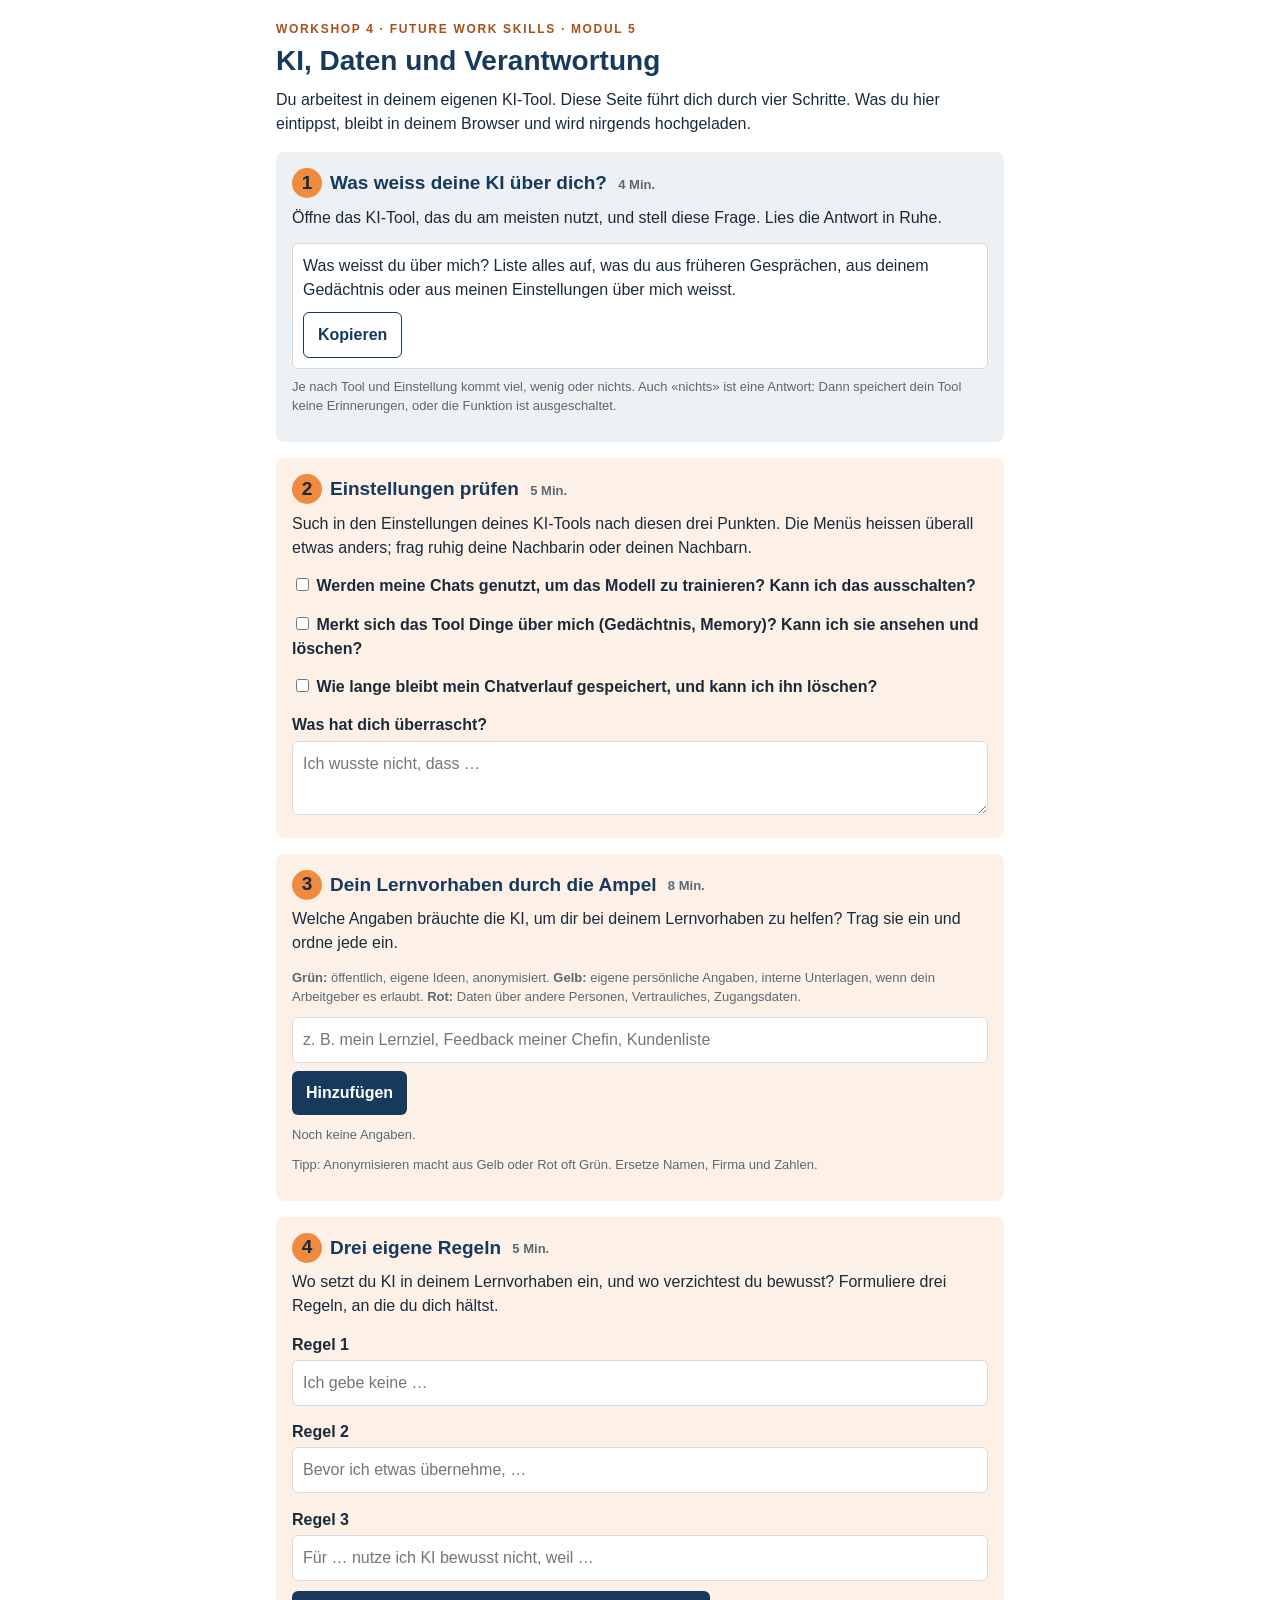
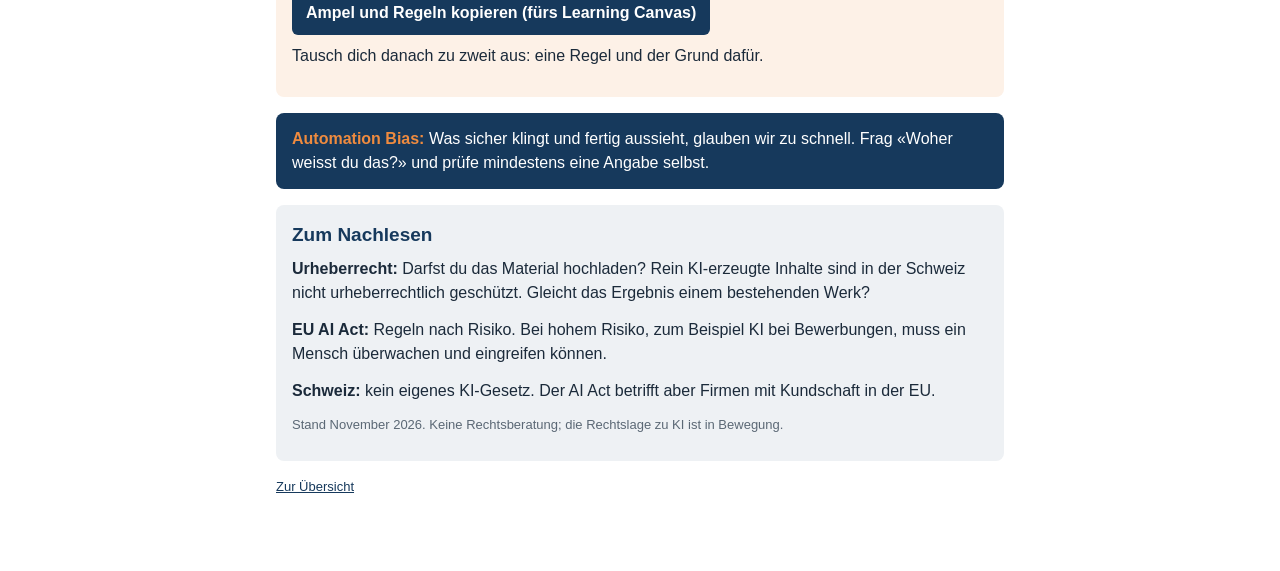
==== docs/ampel.html @ a2d56c80 "Ampel-Seite: überflüssigen Warnhinweis entfernt" ====
<!doctype html>
<html lang="de-CH">
<head>
<meta charset="utf-8">
<meta name="viewport" content="width=device-width, initial-scale=1">
<title>Workshop 4: KI, Daten und Verantwortung</title>
<link rel="stylesheet" href="stil.css">
</head>
<body>
<main>
<div class="kopf">Workshop 4 · Future Work Skills · Modul 5</div>
<h1>KI, Daten und Verantwortung</h1>
<p>Du arbeitest in deinem eigenen KI-Tool. Diese Seite führt dich durch vier Schritte. Was du hier eintippst, bleibt in deinem Browser und wird nirgends hochgeladen.</p>

<section class="schritt grau">
  <h2><span class="nr">1</span>Was weiss deine KI über dich? <span class="zeit">4 Min.</span></h2>
  <p>Öffne das KI-Tool, das du am meisten nutzt, und stell diese Frage. Lies die Antwort in Ruhe.</p>
  <div class="frage"><span id="q1">Was weisst du über mich? Liste alles auf, was du aus früheren Gesprächen, aus deinem Gedächtnis oder aus meinen Einstellungen über mich weisst.</span><button class="hell" data-copy="q1">Kopieren</button></div>
  <p class="klein">Je nach Tool und Einstellung kommt viel, wenig oder nichts. Auch «nichts» ist eine Antwort: Dann speichert dein Tool keine Erinnerungen, oder die Funktion ist ausgeschaltet.</p>
</section>

<section class="schritt">
  <h2><span class="nr">2</span>Einstellungen prüfen <span class="zeit">5 Min.</span></h2>
  <p>Such in den Einstellungen deines KI-Tools nach diesen drei Punkten. Die Menüs heissen überall etwas anders; frag ruhig deine Nachbarin oder deinen Nachbarn.</p>
  <ul class="pruef">
    <li><label><input type="checkbox" data-k="c1"> Werden meine Chats genutzt, um das Modell zu trainieren? Kann ich das ausschalten?</label></li>
    <li><label><input type="checkbox" data-k="c2"> Merkt sich das Tool Dinge über mich (Gedächtnis, Memory)? Kann ich sie ansehen und löschen?</label></li>
    <li><label><input type="checkbox" data-k="c3"> Wie lange bleibt mein Chatverlauf gespeichert, und kann ich ihn löschen?</label></li>
  </ul>
  <label for="fund">Was hat dich überrascht?</label>
  <textarea id="fund" placeholder="Ich wusste nicht, dass …"></textarea>
</section>

<section class="schritt">
  <h2><span class="nr">3</span>Dein Lernvorhaben durch die Ampel <span class="zeit">8 Min.</span></h2>
  <p>Welche Angaben bräuchte die KI, um dir bei deinem Lernvorhaben zu helfen? Trag sie ein und ordne jede ein.</p>
  <p class="klein"><b>Grün:</b> öffentlich, eigene Ideen, anonymisiert. <b>Gelb:</b> eigene persönliche Angaben, interne Unterlagen, wenn dein Arbeitgeber es erlaubt. <b>Rot:</b> Daten über andere Personen, Vertrauliches, Zugangsdaten.</p>
  <div class="zeile">
    <input type="text" id="neu" placeholder="z. B. mein Lernziel, Feedback meiner Chefin, Kundenliste" aria-label="Neue Angabe">
    <button id="dazu">Hinzufügen</button>
  </div>
  <div id="liste" aria-live="polite"></div>
  <p class="klein" id="zaehler"></p>
  <p class="klein">Tipp: Anonymisieren macht aus Gelb oder Rot oft Grün. Ersetze Namen, Firma und Zahlen.</p>
</section>

<section class="schritt">
  <h2><span class="nr">4</span>Drei eigene Regeln <span class="zeit">5 Min.</span></h2>
  <p>Wo setzt du KI in deinem Lernvorhaben ein, und wo verzichtest du bewusst? Formuliere drei Regeln, an die du dich hältst.</p>
  <label for="r1">Regel 1</label><input type="text" id="r1" placeholder="Ich gebe keine …">
  <label for="r2">Regel 2</label><input type="text" id="r2" placeholder="Bevor ich etwas übernehme, …">
  <label for="r3">Regel 3</label><input type="text" id="r3" placeholder="Für … nutze ich KI bewusst nicht, weil …">
  <div class="zeile"><button id="alles">Ampel und Regeln kopieren (fürs Learning Canvas)</button></div>
  <p>Tausch dich danach zu zweit aus: eine Regel und der Grund dafür.</p>
</section>

<div class="balken"><b>Automation Bias:</b> Was sicher klingt und fertig aussieht, glauben wir zu schnell. Frag «Woher weisst du das?» und prüfe mindestens eine Angabe selbst.</div>

<section class="schritt grau">
  <h2>Zum Nachlesen</h2>
  <p><b>Urheberrecht:</b> Darfst du das Material hochladen? Rein KI-erzeugte Inhalte sind in der Schweiz nicht urheberrechtlich geschützt. Gleicht das Ergebnis einem bestehenden Werk?</p>
  <p><b>EU AI Act:</b> Regeln nach Risiko. Bei hohem Risiko, zum Beispiel KI bei Bewerbungen, muss ein Mensch überwachen und eingreifen können.</p>
  <p><b>Schweiz:</b> kein eigenes KI-Gesetz. Der AI Act betrifft aber Firmen mit Kundschaft in der EU.</p>
  <p class="klein">Stand November 2026. Keine Rechtsberatung; die Rechtslage zu KI ist in Bewegung.</p>
</section>

<p class="klein"><a href="index.html">Zur Übersicht</a></p>
</main>

<script>
const $ = id => document.getElementById(id);
const farben = { gruen: "Grün", gelb: "Gelb", rot: "Rot" };
let stand = { items: [], fund: "", r1: "", r2: "", r3: "", c1: false, c2: false, c3: false };
try { stand = Object.assign(stand, JSON.parse(localStorage.getItem("ws4") || "{}")); } catch (e) {}
function sichern() { try { localStorage.setItem("ws4", JSON.stringify(stand)); } catch (e) {} }

function zeichnen() {
  const liste = $("liste"); liste.textContent = "";
  stand.items.forEach((it, i) => {
    const div = document.createElement("div"); div.className = "eintrag ampel " + (it.farbe || "");
    const span = document.createElement("span"); span.textContent = it.text; div.appendChild(span);
    for (const f in farben) {
      const b = document.createElement("button"); b.type = "button"; b.textContent = farben[f];
      b.className = it.farbe === f ? "" : "hell"; b.setAttribute("aria-pressed", it.farbe === f ? "true" : "false");
      b.addEventListener("click", () => { stand.items[i].farbe = f; sichern(); zeichnen(); });
      div.appendChild(b);
    }
    const weg = document.createElement("button"); weg.type = "button"; weg.className = "hell"; weg.textContent = "Entfernen";
    weg.setAttribute("aria-label", "Entfernen: " + it.text);
    weg.addEventListener("click", () => { stand.items.splice(i, 1); sichern(); zeichnen(); });
    div.appendChild(weg);
    liste.appendChild(div);
  });
  const n = f => stand.items.filter(it => it.farbe === f).length;
  $("zaehler").textContent = stand.items.length
    ? "Grün: " + n("gruen") + " · Gelb: " + n("gelb") + " · Rot: " + n("rot") + " · noch offen: " + stand.items.filter(it => !it.farbe).length
    : "Noch keine Angaben.";
}
function dazu() {
  const t = $("neu").value.trim(); if (!t) return;
  stand.items.push({ text: t, farbe: "" }); $("neu").value = ""; sichern(); zeichnen(); $("neu").focus();
}
$("dazu").addEventListener("click", dazu);
$("neu").addEventListener("keydown", e => { if (e.key === "Enter") { e.preventDefault(); dazu(); } });
for (const k of ["fund", "r1", "r2", "r3"]) { $(k).value = stand[k] || ""; $(k).addEventListener("input", () => { stand[k] = $(k).value; sichern(); }); }
document.querySelectorAll("input[type=checkbox][data-k]").forEach(c => {
  c.checked = !!stand[c.dataset.k];
  c.addEventListener("change", () => { stand[c.dataset.k] = c.checked; sichern(); });
});
async function kopieren(text, knopf) {
  let ok = true;
  try { await navigator.clipboard.writeText(text); }
  catch (e) {
    const ta = document.createElement("textarea"); ta.value = text; document.body.appendChild(ta); ta.select();
    try { ok = document.execCommand("copy"); } catch (e2) { ok = false; }
    ta.remove();
  }
  const alt = knopf.textContent;
  knopf.textContent = ok ? "Kopiert" : "Bitte von Hand markieren";
  setTimeout(() => { knopf.textContent = alt; }, 1600);
}
document.querySelectorAll("[data-copy]").forEach(b => b.addEventListener("click", () => kopieren($(b.dataset.copy).textContent, b)));
$("alles").addEventListener("click", e => {
  const zeilen = ["Meine Ampel"];
  for (const f in farben) {
    const xs = stand.items.filter(it => it.farbe === f).map(it => it.text);
    zeilen.push(farben[f] + ": " + (xs.length ? xs.join("; ") : "–"));
  }
  zeilen.push("", "Meine drei Regeln", "1. " + (stand.r1 || "–"), "2. " + (stand.r2 || "–"), "3. " + (stand.r3 || "–"));
  if (stand.fund) zeilen.push("", "Was mich überrascht hat: " + stand.fund);
  kopieren(zeilen.join("\n"), e.currentTarget);
});
zeichnen();
</script>
</body>
</html>
---- docs/stil.css ----
:root { --navy:#16395C; --orange:#EF8B3F; --peach:#FDF1E7; --grey:#EEF1F4; --ink:#1B2A3A; --muted:#5B6875; --bg:#ffffff; --line:#d5dbe2; --ok:#2e7d5b; }
* { box-sizing: border-box; }
body { margin:0; background:var(--bg); color:var(--ink); font:16px/1.5 Poppins, "Helvetica Neue", Arial, sans-serif; }
main { max-width: 760px; margin: 0 auto; padding: 20px 16px 64px; }
.kopf { font-size:12px; font-weight:700; letter-spacing:.14em; color:#A8501A; text-transform:uppercase; }
h1 { color:var(--navy); font-size:28px; line-height:1.2; margin:.2em 0 .4em; }
h2 { color:var(--navy); font-size:19px; margin:0 0 .4em; }
p { margin:.4em 0 .8em; }
.schritt { background:var(--peach); border-radius:8px; padding:16px; margin:16px 0; }
.schritt.grau { background:var(--grey); }
.nr { display:inline-flex; width:30px; height:30px; border-radius:50%; background:var(--orange); color:var(--ink); font-weight:700; align-items:center; justify-content:center; margin-right:8px; }
.zeit { color:var(--muted); font-size:13px; font-weight:600; margin-left:6px; }
label { display:block; font-weight:600; margin:.9em 0 .2em; }
.hilfe { color:var(--muted); font-size:13px; margin:0 0 .3em; }
textarea, input[type=text] { width:100%; font:inherit; padding:10px; border:1px solid var(--line); border-radius:6px; background:#fff; color:var(--ink); }
textarea { min-height:74px; resize:vertical; }
button { font:inherit; font-weight:600; border:0; border-radius:6px; padding:10px 14px; background:var(--navy); color:#fff; cursor:pointer; }
button.hell { background:#fff; color:var(--navy); border:1px solid var(--navy); }
button:focus-visible, textarea:focus-visible, input:focus-visible { outline:3px solid var(--orange); outline-offset:2px; }
.zeile { display:flex; gap:8px; flex-wrap:wrap; align-items:center; margin:.6em 0; }
pre { background:var(--navy); color:#fff; padding:14px; border-radius:6px; white-space:pre-wrap; word-break:break-word; font:13px/1.5 ui-monospace, Menlo, Consolas, monospace; margin:.6em 0; }
.frage { background:#fff; border:1px solid var(--line); border-radius:6px; padding:10px; margin:.5em 0; display:flex; gap:10px; justify-content:space-between; align-items:center; flex-wrap:wrap; }
.balken { background:var(--navy); color:#fff; border-radius:8px; padding:14px 16px; margin:16px 0; }
.balken b { color:var(--orange); }
.ok { color:var(--ok); font-weight:600; font-size:14px; min-height:1.4em; }
ul.pruef { list-style:none; padding:0; margin:.4em 0; }
ul.pruef li { margin:.35em 0; }
.klein { font-size:13px; color:var(--muted); }
a { color:var(--navy); }
.ampel button { padding:6px 10px; font-size:14px; }
.gruen { background:#dff1e7; } .gelb { background:#fbefc9; } .rot { background:#f6d9d6; }
.eintrag { border-radius:6px; padding:8px 10px; margin:.4em 0; display:flex; justify-content:space-between; gap:8px; align-items:center; flex-wrap:wrap; background:#fff; border:1px solid var(--line); }
.eintrag.gruen { background:#dff1e7; } .eintrag.gelb { background:#fbefc9; } .eintrag.rot { background:#f6d9d6; }
.eintrag span { flex:1 1 180px; }
@media (max-width:520px) { h1 { font-size:23px; } button { width:100%; } .ampel button, .eintrag button { width:auto; } }
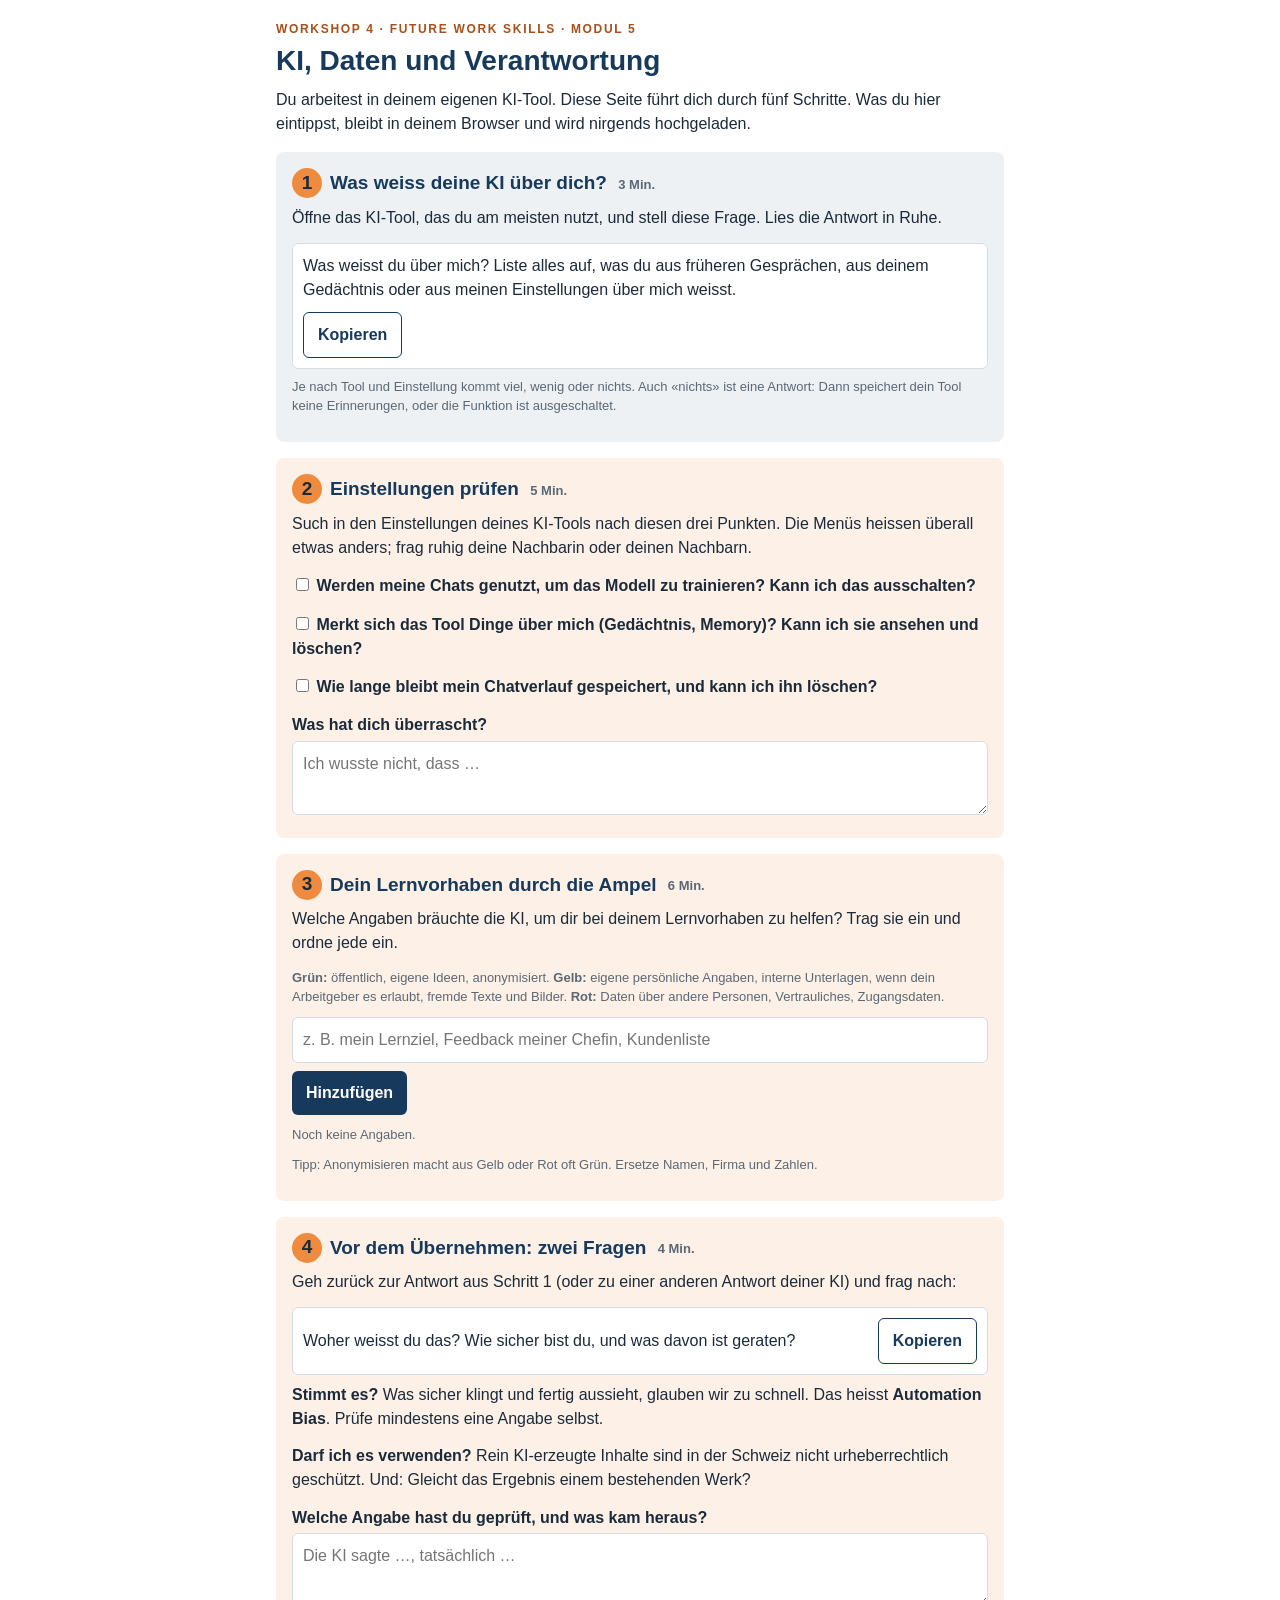
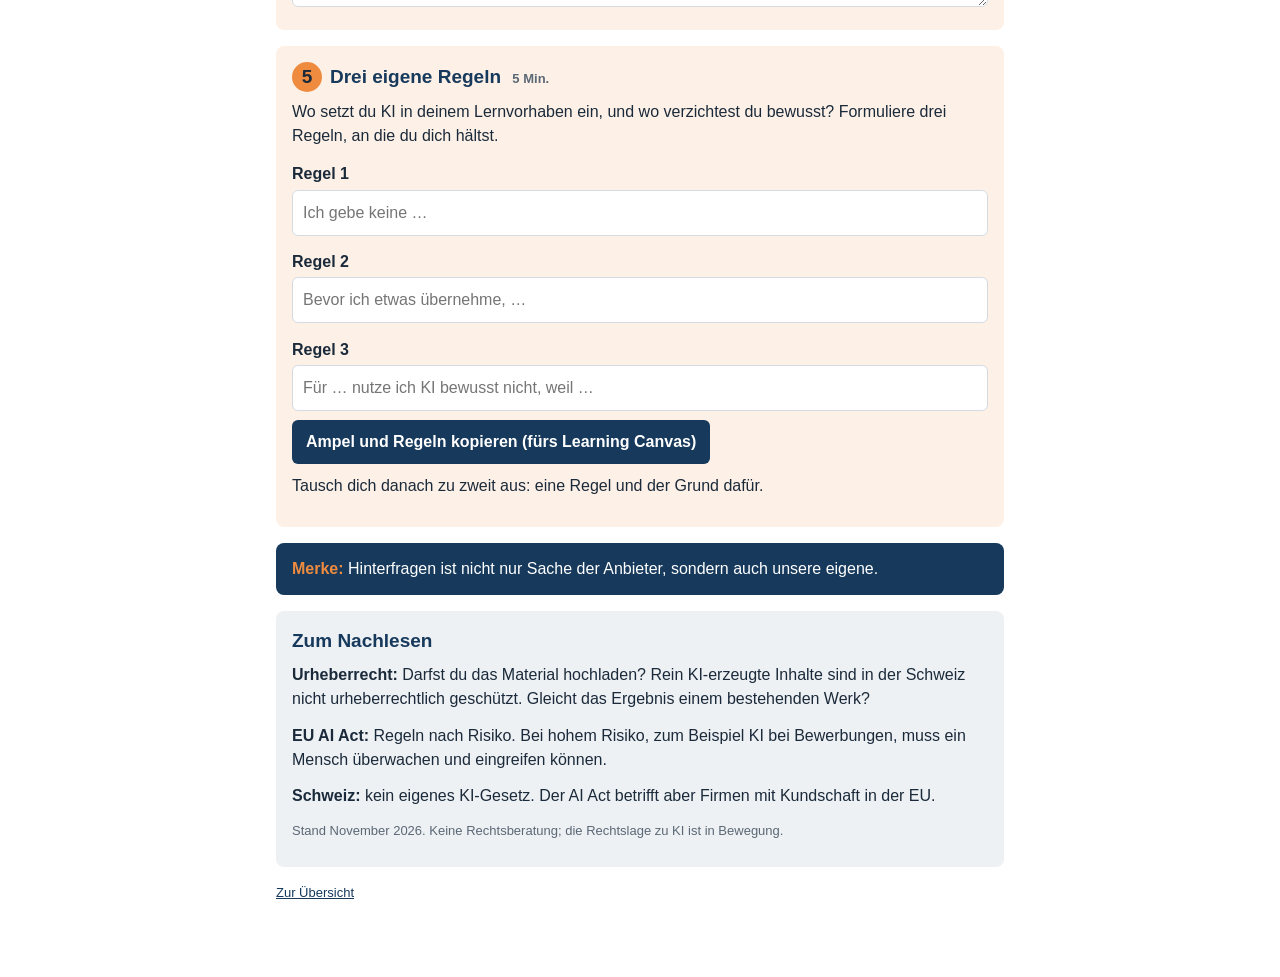
==== commit 7700a175: "Workshop 2 ohne Tauschen, Workshop 4 mit Prüf-Schritt (Automation Bias, Urheberrecht)" ====
--- a/docs/ampel.html
+++ b/docs/ampel.html
@@ -10,10 +10,10 @@
 <main>
 <div class="kopf">Workshop 4 · Future Work Skills · Modul 5</div>
 <h1>KI, Daten und Verantwortung</h1>
-<p>Du arbeitest in deinem eigenen KI-Tool. Diese Seite führt dich durch vier Schritte. Was du hier eintippst, bleibt in deinem Browser und wird nirgends hochgeladen.</p>
+<p>Du arbeitest in deinem eigenen KI-Tool. Diese Seite führt dich durch fünf Schritte. Was du hier eintippst, bleibt in deinem Browser und wird nirgends hochgeladen.</p>
 
 <section class="schritt grau">
-  <h2><span class="nr">1</span>Was weiss deine KI über dich? <span class="zeit">4 Min.</span></h2>
+  <h2><span class="nr">1</span>Was weiss deine KI über dich? <span class="zeit">3 Min.</span></h2>
   <p>Öffne das KI-Tool, das du am meisten nutzt, und stell diese Frage. Lies die Antwort in Ruhe.</p>
   <div class="frage"><span id="q1">Was weisst du über mich? Liste alles auf, was du aus früheren Gesprächen, aus deinem Gedächtnis oder aus meinen Einstellungen über mich weisst.</span><button class="hell" data-copy="q1">Kopieren</button></div>
   <p class="klein">Je nach Tool und Einstellung kommt viel, wenig oder nichts. Auch «nichts» ist eine Antwort: Dann speichert dein Tool keine Erinnerungen, oder die Funktion ist ausgeschaltet.</p>
@@ -32,9 +32,9 @@
 </section>
 
 <section class="schritt">
-  <h2><span class="nr">3</span>Dein Lernvorhaben durch die Ampel <span class="zeit">8 Min.</span></h2>
+  <h2><span class="nr">3</span>Dein Lernvorhaben durch die Ampel <span class="zeit">6 Min.</span></h2>
   <p>Welche Angaben bräuchte die KI, um dir bei deinem Lernvorhaben zu helfen? Trag sie ein und ordne jede ein.</p>
-  <p class="klein"><b>Grün:</b> öffentlich, eigene Ideen, anonymisiert. <b>Gelb:</b> eigene persönliche Angaben, interne Unterlagen, wenn dein Arbeitgeber es erlaubt. <b>Rot:</b> Daten über andere Personen, Vertrauliches, Zugangsdaten.</p>
+  <p class="klein"><b>Grün:</b> öffentlich, eigene Ideen, anonymisiert. <b>Gelb:</b> eigene persönliche Angaben, interne Unterlagen, wenn dein Arbeitgeber es erlaubt, fremde Texte und Bilder. <b>Rot:</b> Daten über andere Personen, Vertrauliches, Zugangsdaten.</p>
   <div class="zeile">
     <input type="text" id="neu" placeholder="z. B. mein Lernziel, Feedback meiner Chefin, Kundenliste" aria-label="Neue Angabe">
     <button id="dazu">Hinzufügen</button>
@@ -45,7 +45,17 @@
 </section>
 
 <section class="schritt">
-  <h2><span class="nr">4</span>Drei eigene Regeln <span class="zeit">5 Min.</span></h2>
+  <h2><span class="nr">4</span>Vor dem Übernehmen: zwei Fragen <span class="zeit">4 Min.</span></h2>
+  <p>Geh zurück zur Antwort aus Schritt 1 (oder zu einer anderen Antwort deiner KI) und frag nach:</p>
+  <div class="frage"><span id="q2">Woher weisst du das? Wie sicher bist du, und was davon ist geraten?</span><button class="hell" data-copy="q2">Kopieren</button></div>
+  <p><b>Stimmt es?</b> Was sicher klingt und fertig aussieht, glauben wir zu schnell. Das heisst <b>Automation Bias</b>. Prüfe mindestens eine Angabe selbst.</p>
+  <p><b>Darf ich es verwenden?</b> Rein KI-erzeugte Inhalte sind in der Schweiz nicht urheberrechtlich geschützt. Und: Gleicht das Ergebnis einem bestehenden Werk?</p>
+  <label for="pruef">Welche Angabe hast du geprüft, und was kam heraus?</label>
+  <textarea id="pruef" placeholder="Die KI sagte …, tatsächlich …"></textarea>
+</section>
+
+<section class="schritt">
+  <h2><span class="nr">5</span>Drei eigene Regeln <span class="zeit">5 Min.</span></h2>
   <p>Wo setzt du KI in deinem Lernvorhaben ein, und wo verzichtest du bewusst? Formuliere drei Regeln, an die du dich hältst.</p>
   <label for="r1">Regel 1</label><input type="text" id="r1" placeholder="Ich gebe keine …">
   <label for="r2">Regel 2</label><input type="text" id="r2" placeholder="Bevor ich etwas übernehme, …">
@@ -54,7 +64,7 @@
   <p>Tausch dich danach zu zweit aus: eine Regel und der Grund dafür.</p>
 </section>
 
-<div class="balken"><b>Automation Bias:</b> Was sicher klingt und fertig aussieht, glauben wir zu schnell. Frag «Woher weisst du das?» und prüfe mindestens eine Angabe selbst.</div>
+<div class="balken"><b>Merke:</b> Hinterfragen ist nicht nur Sache der Anbieter, sondern auch unsere eigene.</div>
 
 <section class="schritt grau">
   <h2>Zum Nachlesen</h2>
@@ -70,7 +80,7 @@
 <script>
 const $ = id => document.getElementById(id);
 const farben = { gruen: "Grün", gelb: "Gelb", rot: "Rot" };
-let stand = { items: [], fund: "", r1: "", r2: "", r3: "", c1: false, c2: false, c3: false };
+let stand = { items: [], fund: "", pruef: "", r1: "", r2: "", r3: "", c1: false, c2: false, c3: false };
 try { stand = Object.assign(stand, JSON.parse(localStorage.getItem("ws4") || "{}")); } catch (e) {}
 function sichern() { try { localStorage.setItem("ws4", JSON.stringify(stand)); } catch (e) {} }
 
@@ -102,7 +112,7 @@
 }
 $("dazu").addEventListener("click", dazu);
 $("neu").addEventListener("keydown", e => { if (e.key === "Enter") { e.preventDefault(); dazu(); } });
-for (const k of ["fund", "r1", "r2", "r3"]) { $(k).value = stand[k] || ""; $(k).addEventListener("input", () => { stand[k] = $(k).value; sichern(); }); }
+for (const k of ["fund", "pruef", "r1", "r2", "r3"]) { $(k).value = stand[k] || ""; $(k).addEventListener("input", () => { stand[k] = $(k).value; sichern(); }); }
 document.querySelectorAll("input[type=checkbox][data-k]").forEach(c => {
   c.checked = !!stand[c.dataset.k];
   c.addEventListener("change", () => { stand[c.dataset.k] = c.checked; sichern(); });
@@ -128,6 +138,7 @@
   }
   zeilen.push("", "Meine drei Regeln", "1. " + (stand.r1 || "–"), "2. " + (stand.r2 || "–"), "3. " + (stand.r3 || "–"));
   if (stand.fund) zeilen.push("", "Was mich überrascht hat: " + stand.fund);
+  if (stand.pruef) zeilen.push("", "Was ich nachgeprüft habe: " + stand.pruef);
   kopieren(zeilen.join("\n"), e.currentTarget);
 });
 zeichnen();
--- a/docs/stil.css
+++ b/docs/stil.css
@@ -32,4 +32,4 @@
 .eintrag { border-radius:6px; padding:8px 10px; margin:.4em 0; display:flex; justify-content:space-between; gap:8px; align-items:center; flex-wrap:wrap; background:#fff; border:1px solid var(--line); }
 .eintrag.gruen { background:#dff1e7; } .eintrag.gelb { background:#fbefc9; } .eintrag.rot { background:#f6d9d6; }
 .eintrag span { flex:1 1 180px; }
-@media (max-width:520px) { h1 { font-size:23px; } button { width:100%; } .ampel button, .eintrag button { width:auto; } }
+@media (max-width:520px) { h1 { font-size:23px; } button { width:100%; } .ampel button, .eintrag button { width:auto; flex:1 1 auto; } .eintrag span { flex:1 1 100%; } }
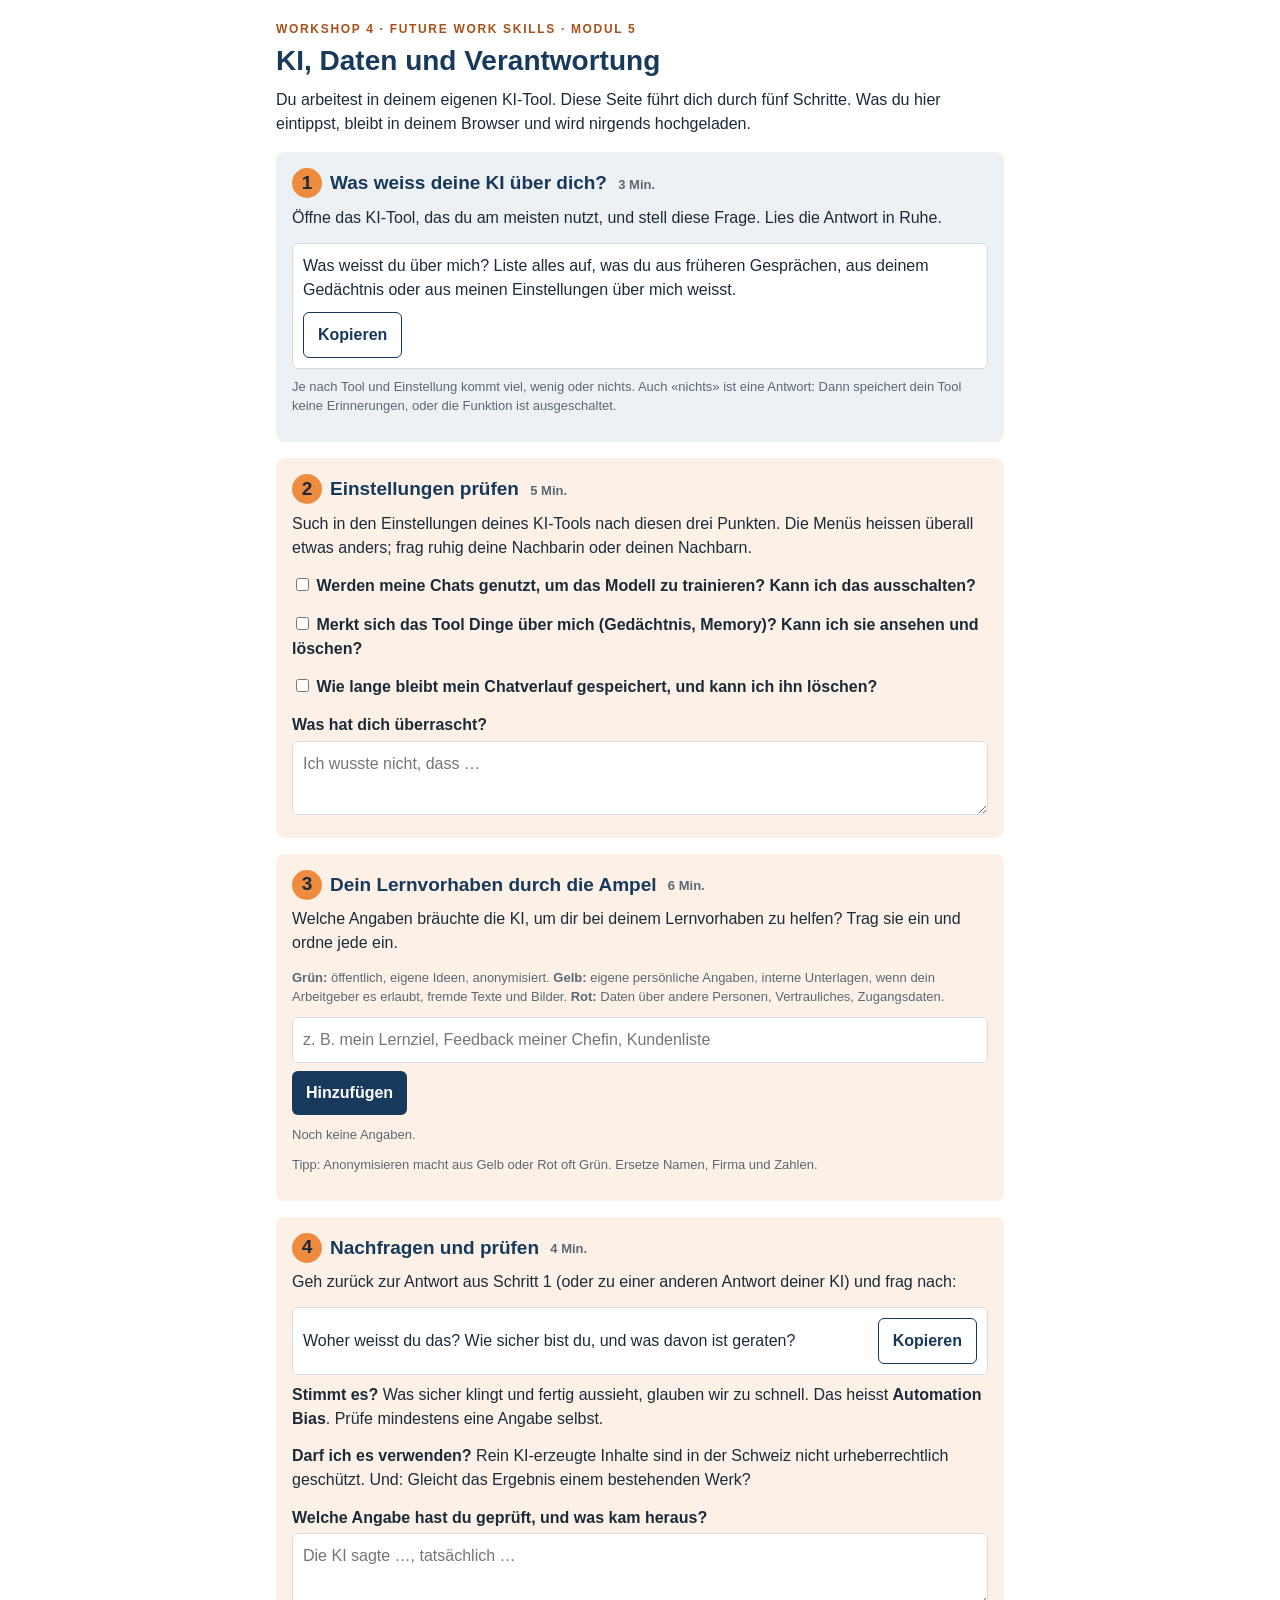
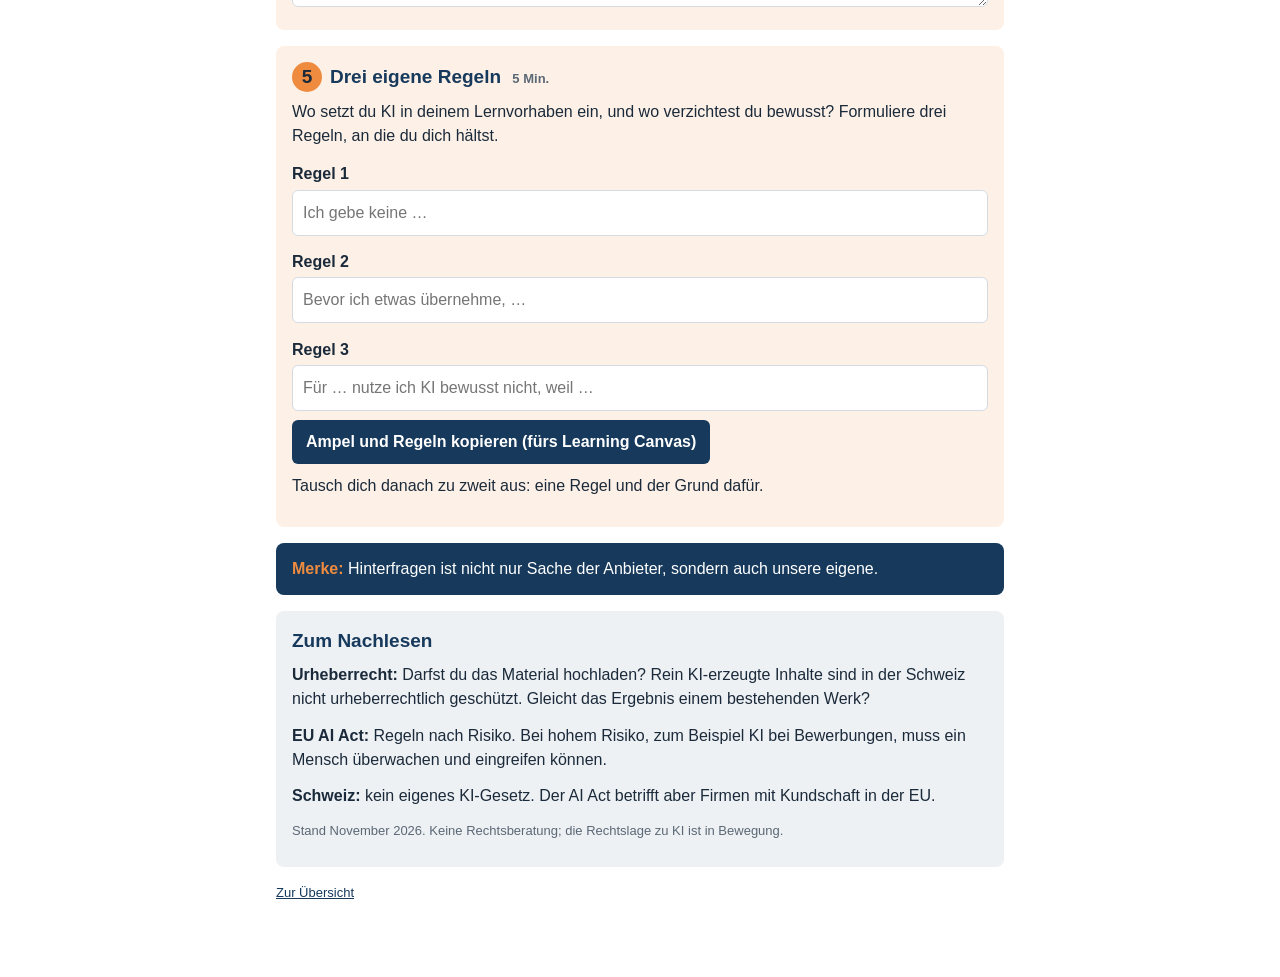
==== commit 5d41cdf8: "Workshop 4: Schritt 4 kürzer betitelt" ====
--- a/docs/ampel.html
+++ b/docs/ampel.html
@@ -45,7 +45,7 @@
 </section>
 
 <section class="schritt">
-  <h2><span class="nr">4</span>Vor dem Übernehmen: zwei Fragen <span class="zeit">4 Min.</span></h2>
+  <h2><span class="nr">4</span>Nachfragen und prüfen <span class="zeit">4 Min.</span></h2>
   <p>Geh zurück zur Antwort aus Schritt 1 (oder zu einer anderen Antwort deiner KI) und frag nach:</p>
   <div class="frage"><span id="q2">Woher weisst du das? Wie sicher bist du, und was davon ist geraten?</span><button class="hell" data-copy="q2">Kopieren</button></div>
   <p><b>Stimmt es?</b> Was sicher klingt und fertig aussieht, glauben wir zu schnell. Das heisst <b>Automation Bias</b>. Prüfe mindestens eine Angabe selbst.</p>
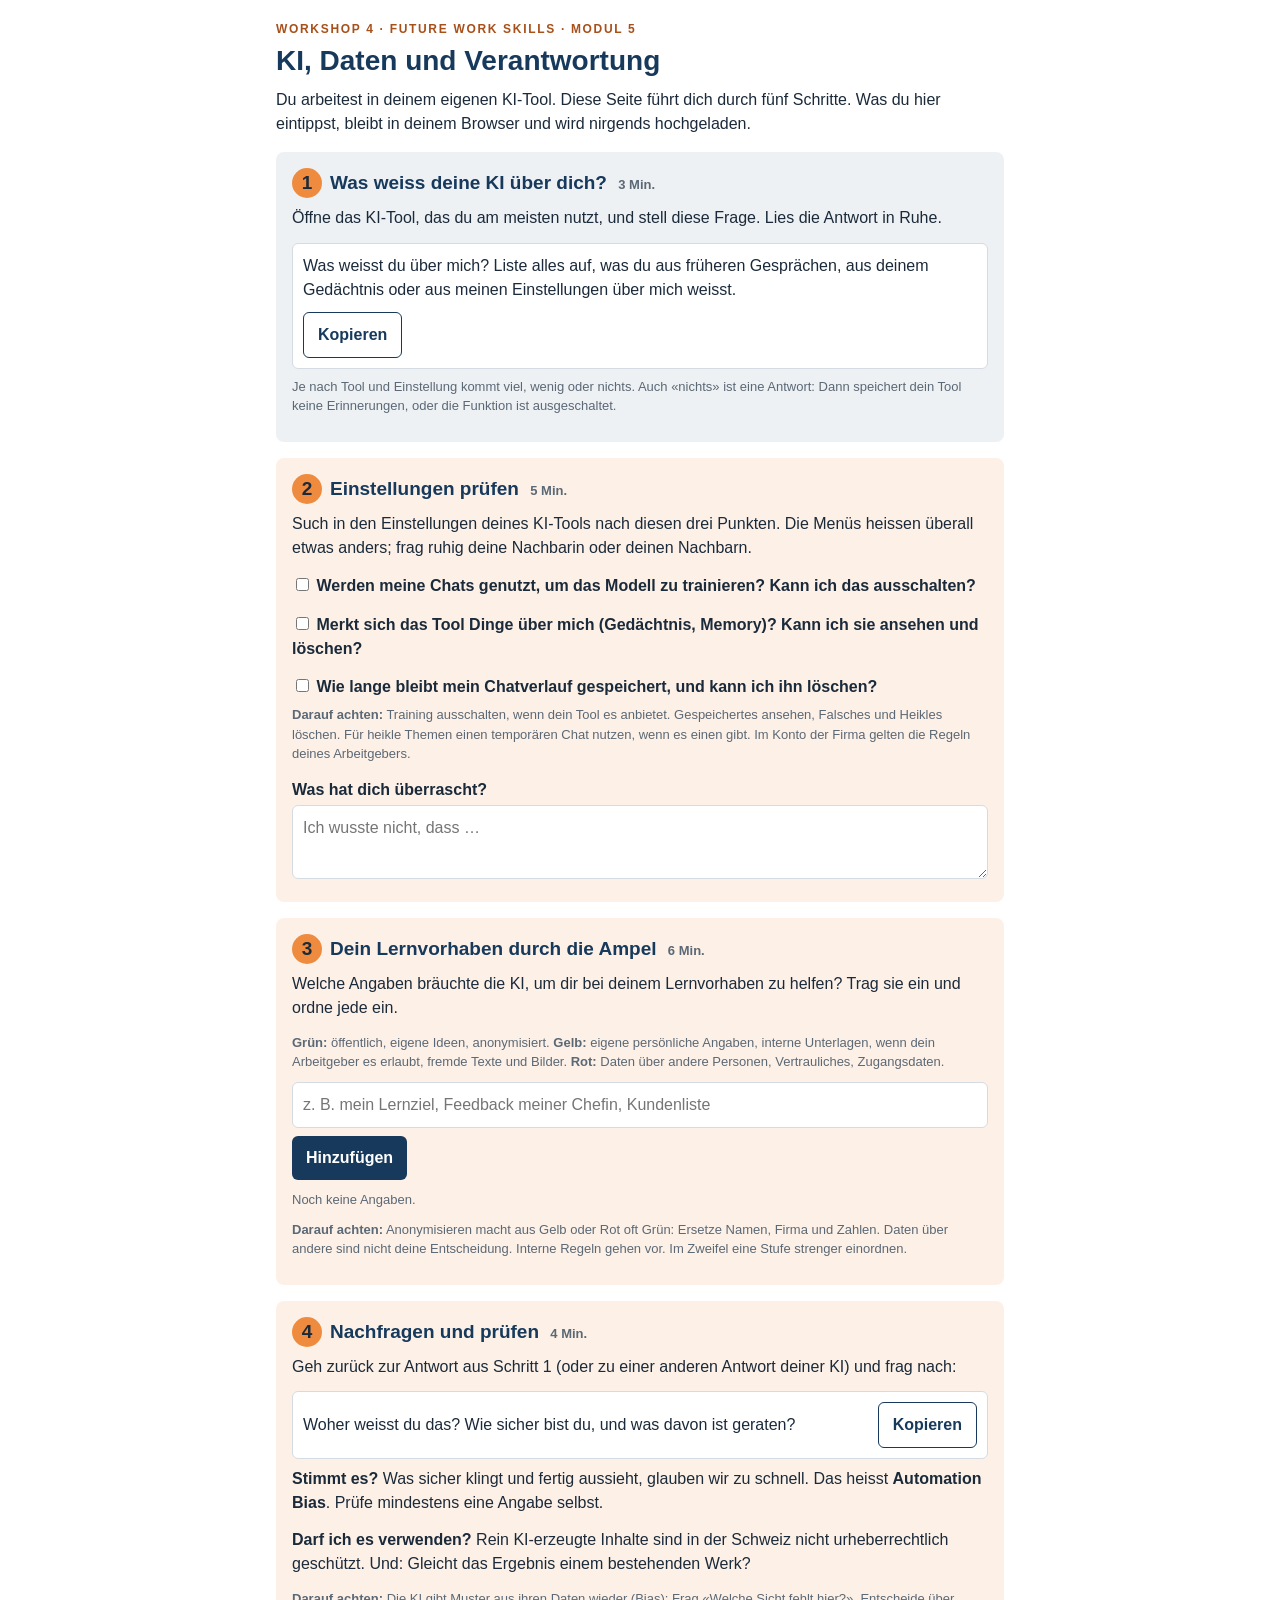
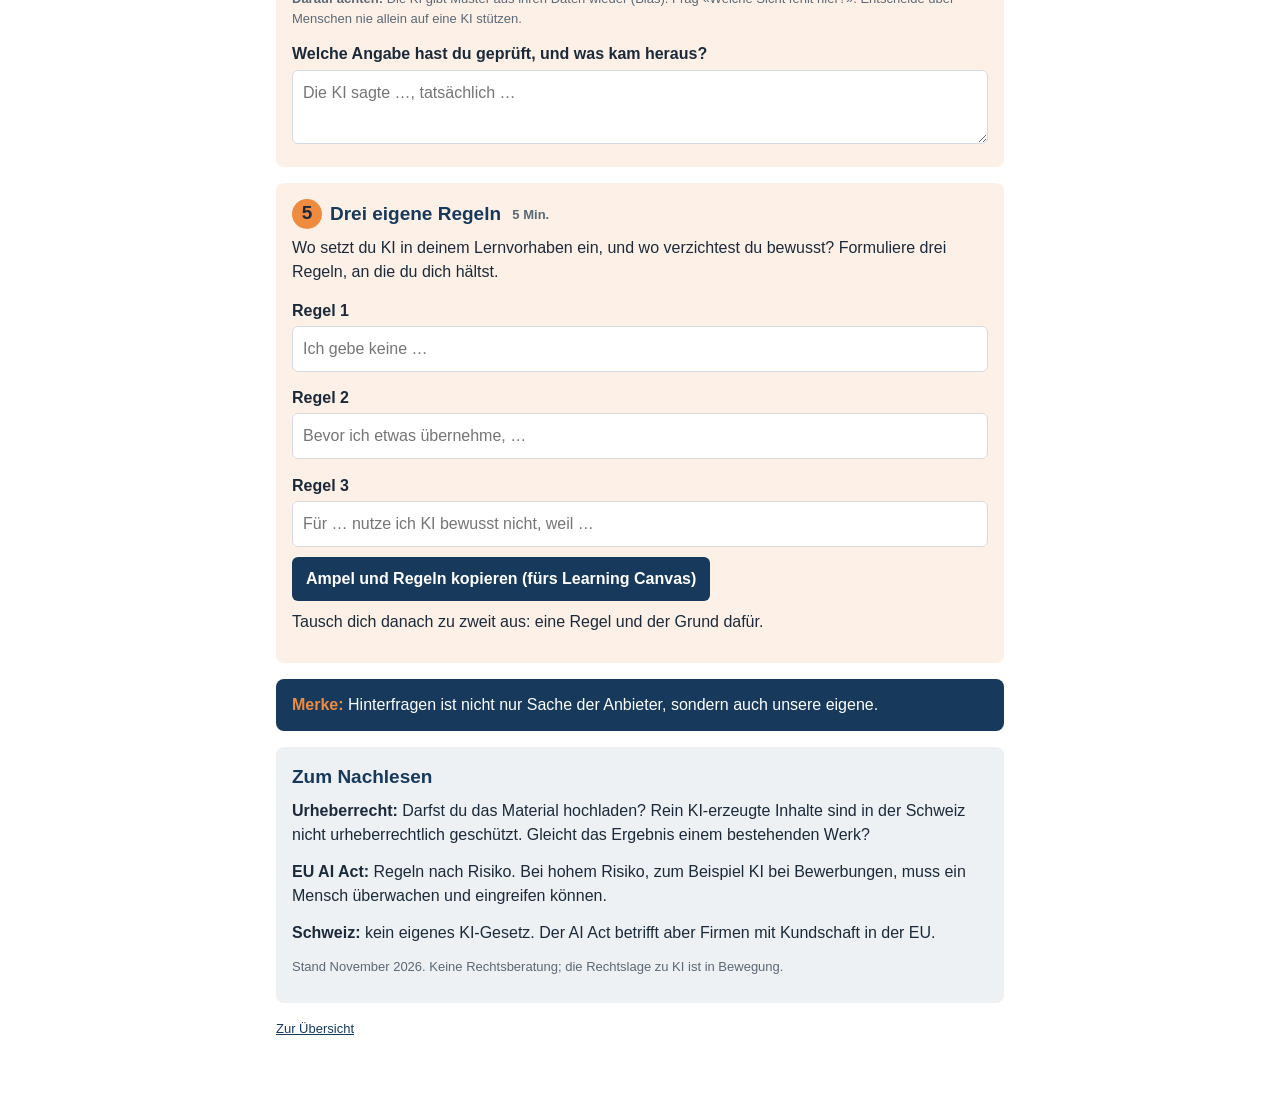
==== commit 524089a4: "Workshop 4: Hinweise «Darauf achten» pro Schritt" ====
--- a/docs/ampel.html
+++ b/docs/ampel.html
@@ -27,6 +27,7 @@
     <li><label><input type="checkbox" data-k="c2"> Merkt sich das Tool Dinge über mich (Gedächtnis, Memory)? Kann ich sie ansehen und löschen?</label></li>
     <li><label><input type="checkbox" data-k="c3"> Wie lange bleibt mein Chatverlauf gespeichert, und kann ich ihn löschen?</label></li>
   </ul>
+  <p class="klein"><b>Darauf achten:</b> Training ausschalten, wenn dein Tool es anbietet. Gespeichertes ansehen, Falsches und Heikles löschen. Für heikle Themen einen temporären Chat nutzen, wenn es einen gibt. Im Konto der Firma gelten die Regeln deines Arbeitgebers.</p>
   <label for="fund">Was hat dich überrascht?</label>
   <textarea id="fund" placeholder="Ich wusste nicht, dass …"></textarea>
 </section>
@@ -41,7 +42,7 @@
   </div>
   <div id="liste" aria-live="polite"></div>
   <p class="klein" id="zaehler"></p>
-  <p class="klein">Tipp: Anonymisieren macht aus Gelb oder Rot oft Grün. Ersetze Namen, Firma und Zahlen.</p>
+  <p class="klein"><b>Darauf achten:</b> Anonymisieren macht aus Gelb oder Rot oft Grün: Ersetze Namen, Firma und Zahlen. Daten über andere sind nicht deine Entscheidung. Interne Regeln gehen vor. Im Zweifel eine Stufe strenger einordnen.</p>
 </section>
 
 <section class="schritt">
@@ -50,6 +51,7 @@
   <div class="frage"><span id="q2">Woher weisst du das? Wie sicher bist du, und was davon ist geraten?</span><button class="hell" data-copy="q2">Kopieren</button></div>
   <p><b>Stimmt es?</b> Was sicher klingt und fertig aussieht, glauben wir zu schnell. Das heisst <b>Automation Bias</b>. Prüfe mindestens eine Angabe selbst.</p>
   <p><b>Darf ich es verwenden?</b> Rein KI-erzeugte Inhalte sind in der Schweiz nicht urheberrechtlich geschützt. Und: Gleicht das Ergebnis einem bestehenden Werk?</p>
+  <p class="klein"><b>Darauf achten:</b> Die KI gibt Muster aus ihren Daten wieder (Bias): Frag «Welche Sicht fehlt hier?». Entscheide über Menschen nie allein auf eine KI stützen.</p>
   <label for="pruef">Welche Angabe hast du geprüft, und was kam heraus?</label>
   <textarea id="pruef" placeholder="Die KI sagte …, tatsächlich …"></textarea>
 </section>
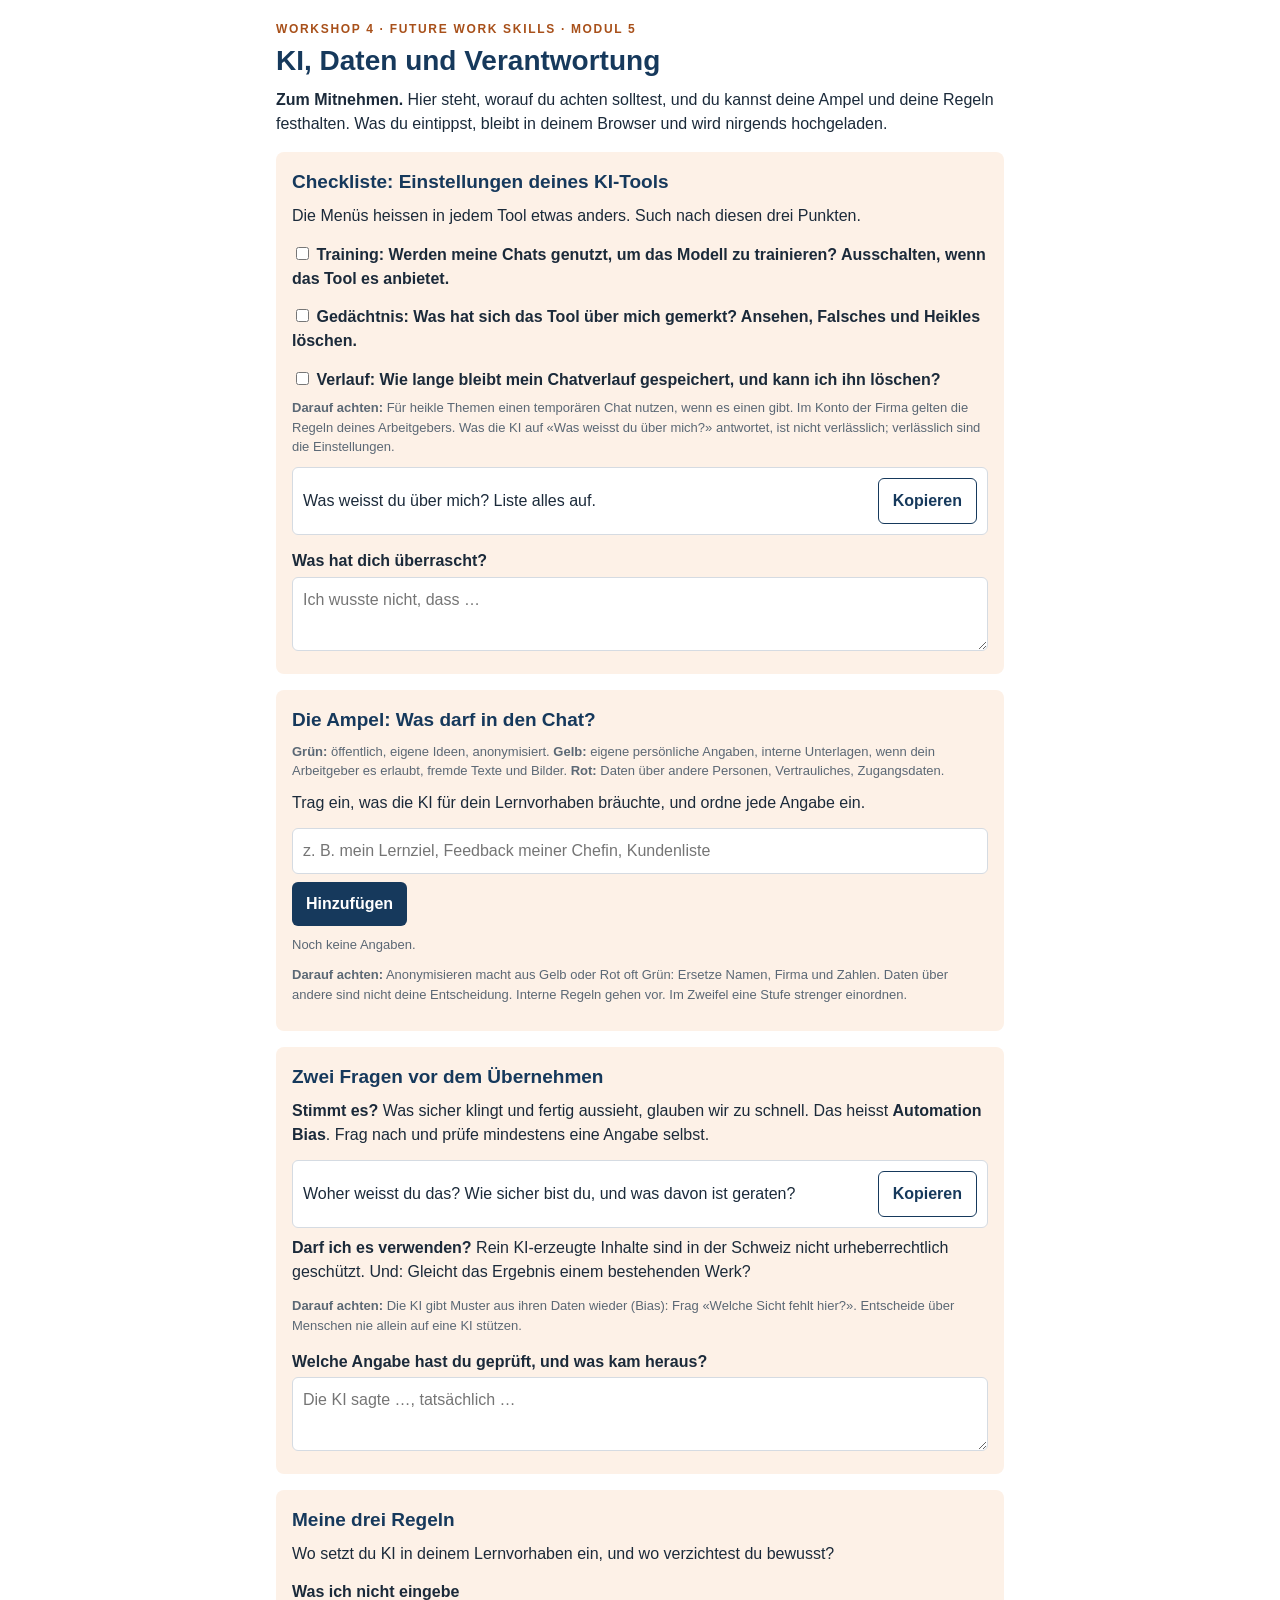
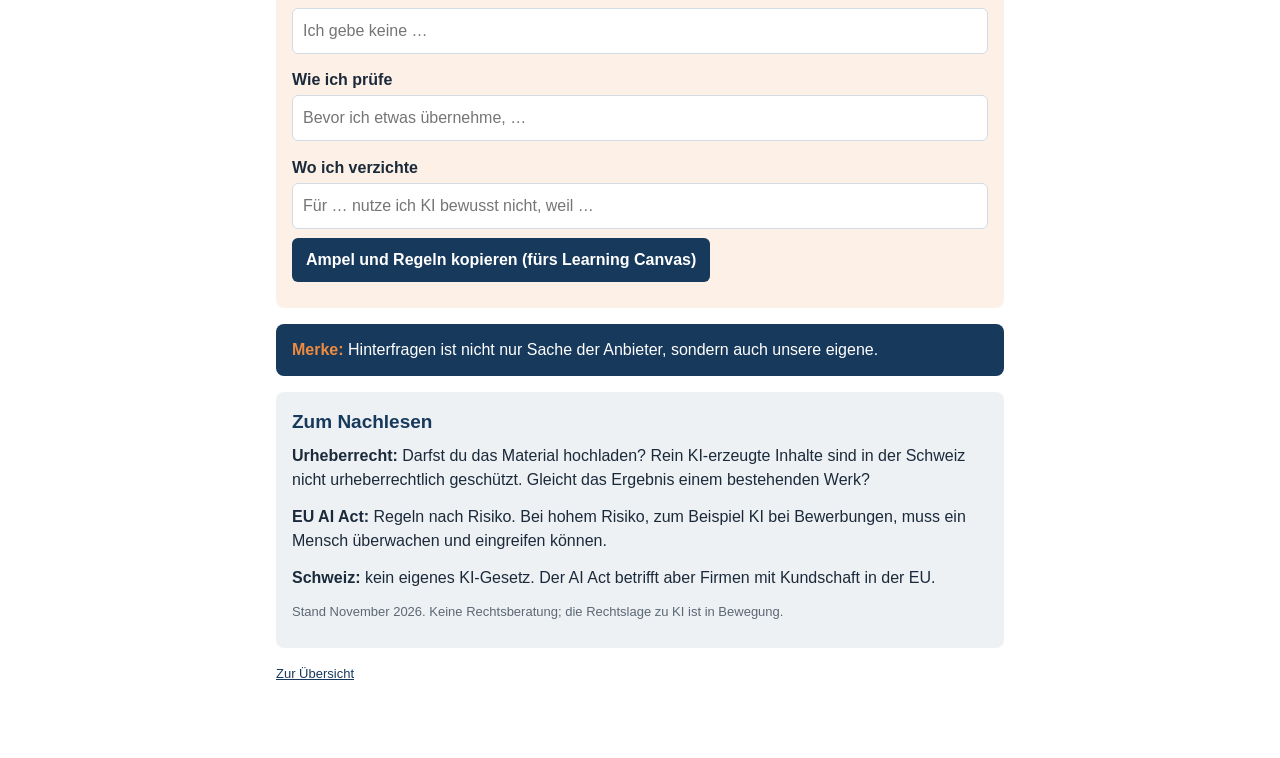
==== commit c7ddab60: "Workshop 4: Seite als Mitnehm-Blatt, ohne Schritte und Minuten" ====
--- a/docs/ampel.html
+++ b/docs/ampel.html
@@ -10,32 +10,26 @@
 <main>
 <div class="kopf">Workshop 4 · Future Work Skills · Modul 5</div>
 <h1>KI, Daten und Verantwortung</h1>
-<p>Du arbeitest in deinem eigenen KI-Tool. Diese Seite führt dich durch fünf Schritte. Was du hier eintippst, bleibt in deinem Browser und wird nirgends hochgeladen.</p>
-
-<section class="schritt grau">
-  <h2><span class="nr">1</span>Was weiss deine KI über dich? <span class="zeit">3 Min.</span></h2>
-  <p>Öffne das KI-Tool, das du am meisten nutzt, und stell diese Frage. Lies die Antwort in Ruhe.</p>
-  <div class="frage"><span id="q1">Was weisst du über mich? Liste alles auf, was du aus früheren Gesprächen, aus deinem Gedächtnis oder aus meinen Einstellungen über mich weisst.</span><button class="hell" data-copy="q1">Kopieren</button></div>
-  <p class="klein">Je nach Tool und Einstellung kommt viel, wenig oder nichts. Auch «nichts» ist eine Antwort: Dann speichert dein Tool keine Erinnerungen, oder die Funktion ist ausgeschaltet.</p>
-</section>
+<p><b>Zum Mitnehmen.</b> Hier steht, worauf du achten solltest, und du kannst deine Ampel und deine Regeln festhalten. Was du eintippst, bleibt in deinem Browser und wird nirgends hochgeladen.</p>
 
 <section class="schritt">
-  <h2><span class="nr">2</span>Einstellungen prüfen <span class="zeit">5 Min.</span></h2>
-  <p>Such in den Einstellungen deines KI-Tools nach diesen drei Punkten. Die Menüs heissen überall etwas anders; frag ruhig deine Nachbarin oder deinen Nachbarn.</p>
+  <h2>Checkliste: Einstellungen deines KI-Tools</h2>
+  <p>Die Menüs heissen in jedem Tool etwas anders. Such nach diesen drei Punkten.</p>
   <ul class="pruef">
-    <li><label><input type="checkbox" data-k="c1"> Werden meine Chats genutzt, um das Modell zu trainieren? Kann ich das ausschalten?</label></li>
-    <li><label><input type="checkbox" data-k="c2"> Merkt sich das Tool Dinge über mich (Gedächtnis, Memory)? Kann ich sie ansehen und löschen?</label></li>
-    <li><label><input type="checkbox" data-k="c3"> Wie lange bleibt mein Chatverlauf gespeichert, und kann ich ihn löschen?</label></li>
+    <li><label><input type="checkbox" data-k="c1"> Training: Werden meine Chats genutzt, um das Modell zu trainieren? Ausschalten, wenn das Tool es anbietet.</label></li>
+    <li><label><input type="checkbox" data-k="c2"> Gedächtnis: Was hat sich das Tool über mich gemerkt? Ansehen, Falsches und Heikles löschen.</label></li>
+    <li><label><input type="checkbox" data-k="c3"> Verlauf: Wie lange bleibt mein Chatverlauf gespeichert, und kann ich ihn löschen?</label></li>
   </ul>
-  <p class="klein"><b>Darauf achten:</b> Training ausschalten, wenn dein Tool es anbietet. Gespeichertes ansehen, Falsches und Heikles löschen. Für heikle Themen einen temporären Chat nutzen, wenn es einen gibt. Im Konto der Firma gelten die Regeln deines Arbeitgebers.</p>
+  <p class="klein"><b>Darauf achten:</b> Für heikle Themen einen temporären Chat nutzen, wenn es einen gibt. Im Konto der Firma gelten die Regeln deines Arbeitgebers. Was die KI auf «Was weisst du über mich?» antwortet, ist nicht verlässlich; verlässlich sind die Einstellungen.</p>
+  <div class="frage"><span id="q1">Was weisst du über mich? Liste alles auf.</span><button class="hell" data-copy="q1">Kopieren</button></div>
   <label for="fund">Was hat dich überrascht?</label>
   <textarea id="fund" placeholder="Ich wusste nicht, dass …"></textarea>
 </section>
 
 <section class="schritt">
-  <h2><span class="nr">3</span>Dein Lernvorhaben durch die Ampel <span class="zeit">6 Min.</span></h2>
-  <p>Welche Angaben bräuchte die KI, um dir bei deinem Lernvorhaben zu helfen? Trag sie ein und ordne jede ein.</p>
+  <h2>Die Ampel: Was darf in den Chat?</h2>
   <p class="klein"><b>Grün:</b> öffentlich, eigene Ideen, anonymisiert. <b>Gelb:</b> eigene persönliche Angaben, interne Unterlagen, wenn dein Arbeitgeber es erlaubt, fremde Texte und Bilder. <b>Rot:</b> Daten über andere Personen, Vertrauliches, Zugangsdaten.</p>
+  <p>Trag ein, was die KI für dein Lernvorhaben bräuchte, und ordne jede Angabe ein.</p>
   <div class="zeile">
     <input type="text" id="neu" placeholder="z. B. mein Lernziel, Feedback meiner Chefin, Kundenliste" aria-label="Neue Angabe">
     <button id="dazu">Hinzufügen</button>
@@ -46,10 +40,9 @@
 </section>
 
 <section class="schritt">
-  <h2><span class="nr">4</span>Nachfragen und prüfen <span class="zeit">4 Min.</span></h2>
-  <p>Geh zurück zur Antwort aus Schritt 1 (oder zu einer anderen Antwort deiner KI) und frag nach:</p>
+  <h2>Zwei Fragen vor dem Übernehmen</h2>
+  <p><b>Stimmt es?</b> Was sicher klingt und fertig aussieht, glauben wir zu schnell. Das heisst <b>Automation Bias</b>. Frag nach und prüfe mindestens eine Angabe selbst.</p>
   <div class="frage"><span id="q2">Woher weisst du das? Wie sicher bist du, und was davon ist geraten?</span><button class="hell" data-copy="q2">Kopieren</button></div>
-  <p><b>Stimmt es?</b> Was sicher klingt und fertig aussieht, glauben wir zu schnell. Das heisst <b>Automation Bias</b>. Prüfe mindestens eine Angabe selbst.</p>
   <p><b>Darf ich es verwenden?</b> Rein KI-erzeugte Inhalte sind in der Schweiz nicht urheberrechtlich geschützt. Und: Gleicht das Ergebnis einem bestehenden Werk?</p>
   <p class="klein"><b>Darauf achten:</b> Die KI gibt Muster aus ihren Daten wieder (Bias): Frag «Welche Sicht fehlt hier?». Entscheide über Menschen nie allein auf eine KI stützen.</p>
   <label for="pruef">Welche Angabe hast du geprüft, und was kam heraus?</label>
@@ -57,13 +50,12 @@
 </section>
 
 <section class="schritt">
-  <h2><span class="nr">5</span>Drei eigene Regeln <span class="zeit">5 Min.</span></h2>
-  <p>Wo setzt du KI in deinem Lernvorhaben ein, und wo verzichtest du bewusst? Formuliere drei Regeln, an die du dich hältst.</p>
-  <label for="r1">Regel 1</label><input type="text" id="r1" placeholder="Ich gebe keine …">
-  <label for="r2">Regel 2</label><input type="text" id="r2" placeholder="Bevor ich etwas übernehme, …">
-  <label for="r3">Regel 3</label><input type="text" id="r3" placeholder="Für … nutze ich KI bewusst nicht, weil …">
+  <h2>Meine drei Regeln</h2>
+  <p>Wo setzt du KI in deinem Lernvorhaben ein, und wo verzichtest du bewusst?</p>
+  <label for="r1">Was ich nicht eingebe</label><input type="text" id="r1" placeholder="Ich gebe keine …">
+  <label for="r2">Wie ich prüfe</label><input type="text" id="r2" placeholder="Bevor ich etwas übernehme, …">
+  <label for="r3">Wo ich verzichte</label><input type="text" id="r3" placeholder="Für … nutze ich KI bewusst nicht, weil …">
   <div class="zeile"><button id="alles">Ampel und Regeln kopieren (fürs Learning Canvas)</button></div>
-  <p>Tausch dich danach zu zweit aus: eine Regel und der Grund dafür.</p>
 </section>
 
 <div class="balken"><b>Merke:</b> Hinterfragen ist nicht nur Sache der Anbieter, sondern auch unsere eigene.</div>
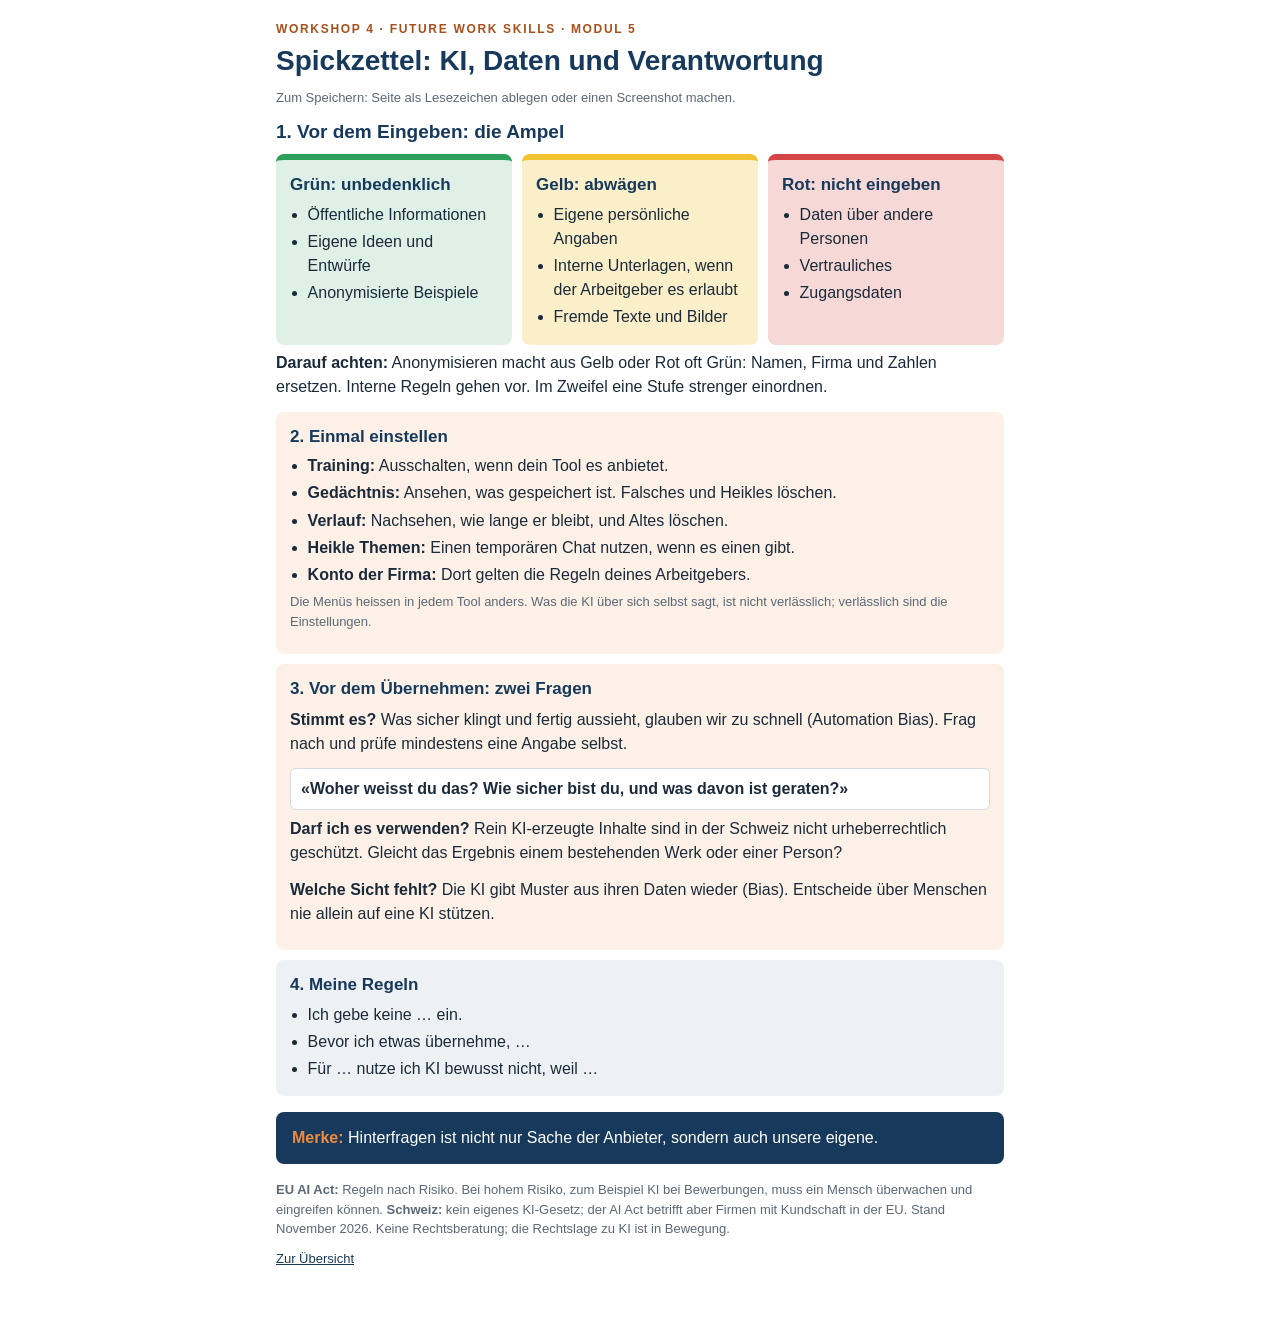
==== commit 8529f94e: "Workshop 4: Spickzettel statt Formular" ====
--- a/docs/ampel.html
+++ b/docs/ampel.html
@@ -3,139 +3,69 @@
 <head>
 <meta charset="utf-8">
 <meta name="viewport" content="width=device-width, initial-scale=1">
-<title>Workshop 4: KI, Daten und Verantwortung</title>
+<title>Spickzettel: KI, Daten und Verantwortung</title>
 <link rel="stylesheet" href="stil.css">
+<style>
+  .karte { border-radius:8px; padding:12px 14px; margin:10px 0; }
+  .karte h2 { font-size:17px; margin:0 0 .3em; }
+  .karte ul { margin:.2em 0; padding-left:1.1em; }
+  .karte li { margin:.2em 0; }
+  .ampelreihe { display:grid; grid-template-columns:repeat(3, 1fr); gap:10px; }
+  .ampelreihe .karte { margin:0; border-top:6px solid; }
+  .ampelreihe .gruen { border-color:#2E9E5B; } .ampelreihe .gelb { border-color:#F2C230; } .ampelreihe .rot { border-color:#D64545; }
+  .satz { background:#fff; border:1px solid var(--line); border-radius:6px; padding:8px 10px; margin:.4em 0; font-weight:600; }
+  @media (max-width:620px) { .ampelreihe { grid-template-columns:1fr; } }
+  @media print { main { padding:0; max-width:none; } body { font-size:12px; } .nichtdrucken { display:none; } .karte, .balken { break-inside:avoid; } }
+</style>
 </head>
 <body>
 <main>
 <div class="kopf">Workshop 4 · Future Work Skills · Modul 5</div>
-<h1>KI, Daten und Verantwortung</h1>
-<p><b>Zum Mitnehmen.</b> Hier steht, worauf du achten solltest, und du kannst deine Ampel und deine Regeln festhalten. Was du eintippst, bleibt in deinem Browser und wird nirgends hochgeladen.</p>
+<h1>Spickzettel: KI, Daten und Verantwortung</h1>
+<p class="klein nichtdrucken">Zum Speichern: Seite als Lesezeichen ablegen oder einen Screenshot machen.</p>
 
-<section class="schritt">
-  <h2>Checkliste: Einstellungen deines KI-Tools</h2>
-  <p>Die Menüs heissen in jedem Tool etwas anders. Such nach diesen drei Punkten.</p>
-  <ul class="pruef">
-    <li><label><input type="checkbox" data-k="c1"> Training: Werden meine Chats genutzt, um das Modell zu trainieren? Ausschalten, wenn das Tool es anbietet.</label></li>
-    <li><label><input type="checkbox" data-k="c2"> Gedächtnis: Was hat sich das Tool über mich gemerkt? Ansehen, Falsches und Heikles löschen.</label></li>
-    <li><label><input type="checkbox" data-k="c3"> Verlauf: Wie lange bleibt mein Chatverlauf gespeichert, und kann ich ihn löschen?</label></li>
+<h2>1. Vor dem Eingeben: die Ampel</h2>
+<div class="ampelreihe">
+  <div class="karte gruen"><h2>Grün: unbedenklich</h2><ul><li>Öffentliche Informationen</li><li>Eigene Ideen und Entwürfe</li><li>Anonymisierte Beispiele</li></ul></div>
+  <div class="karte gelb"><h2>Gelb: abwägen</h2><ul><li>Eigene persönliche Angaben</li><li>Interne Unterlagen, wenn der Arbeitgeber es erlaubt</li><li>Fremde Texte und Bilder</li></ul></div>
+  <div class="karte rot"><h2>Rot: nicht eingeben</h2><ul><li>Daten über andere Personen</li><li>Vertrauliches</li><li>Zugangsdaten</li></ul></div>
+</div>
+<p><b>Darauf achten:</b> Anonymisieren macht aus Gelb oder Rot oft Grün: Namen, Firma und Zahlen ersetzen. Interne Regeln gehen vor. Im Zweifel eine Stufe strenger einordnen.</p>
+
+<div class="karte" style="background:var(--peach)">
+  <h2>2. Einmal einstellen</h2>
+  <ul>
+    <li><b>Training:</b> Ausschalten, wenn dein Tool es anbietet.</li>
+    <li><b>Gedächtnis:</b> Ansehen, was gespeichert ist. Falsches und Heikles löschen.</li>
+    <li><b>Verlauf:</b> Nachsehen, wie lange er bleibt, und Altes löschen.</li>
+    <li><b>Heikle Themen:</b> Einen temporären Chat nutzen, wenn es einen gibt.</li>
+    <li><b>Konto der Firma:</b> Dort gelten die Regeln deines Arbeitgebers.</li>
   </ul>
-  <p class="klein"><b>Darauf achten:</b> Für heikle Themen einen temporären Chat nutzen, wenn es einen gibt. Im Konto der Firma gelten die Regeln deines Arbeitgebers. Was die KI auf «Was weisst du über mich?» antwortet, ist nicht verlässlich; verlässlich sind die Einstellungen.</p>
-  <div class="frage"><span id="q1">Was weisst du über mich? Liste alles auf.</span><button class="hell" data-copy="q1">Kopieren</button></div>
-  <label for="fund">Was hat dich überrascht?</label>
-  <textarea id="fund" placeholder="Ich wusste nicht, dass …"></textarea>
-</section>
+  <p class="klein">Die Menüs heissen in jedem Tool anders. Was die KI über sich selbst sagt, ist nicht verlässlich; verlässlich sind die Einstellungen.</p>
+</div>
 
-<section class="schritt">
-  <h2>Die Ampel: Was darf in den Chat?</h2>
-  <p class="klein"><b>Grün:</b> öffentlich, eigene Ideen, anonymisiert. <b>Gelb:</b> eigene persönliche Angaben, interne Unterlagen, wenn dein Arbeitgeber es erlaubt, fremde Texte und Bilder. <b>Rot:</b> Daten über andere Personen, Vertrauliches, Zugangsdaten.</p>
-  <p>Trag ein, was die KI für dein Lernvorhaben bräuchte, und ordne jede Angabe ein.</p>
-  <div class="zeile">
-    <input type="text" id="neu" placeholder="z. B. mein Lernziel, Feedback meiner Chefin, Kundenliste" aria-label="Neue Angabe">
-    <button id="dazu">Hinzufügen</button>
-  </div>
-  <div id="liste" aria-live="polite"></div>
-  <p class="klein" id="zaehler"></p>
-  <p class="klein"><b>Darauf achten:</b> Anonymisieren macht aus Gelb oder Rot oft Grün: Ersetze Namen, Firma und Zahlen. Daten über andere sind nicht deine Entscheidung. Interne Regeln gehen vor. Im Zweifel eine Stufe strenger einordnen.</p>
-</section>
+<div class="karte" style="background:var(--peach)">
+  <h2>3. Vor dem Übernehmen: zwei Fragen</h2>
+  <p><b>Stimmt es?</b> Was sicher klingt und fertig aussieht, glauben wir zu schnell (Automation Bias). Frag nach und prüfe mindestens eine Angabe selbst.</p>
+  <div class="satz">«Woher weisst du das? Wie sicher bist du, und was davon ist geraten?»</div>
+  <p><b>Darf ich es verwenden?</b> Rein KI-erzeugte Inhalte sind in der Schweiz nicht urheberrechtlich geschützt. Gleicht das Ergebnis einem bestehenden Werk oder einer Person?</p>
+  <p><b>Welche Sicht fehlt?</b> Die KI gibt Muster aus ihren Daten wieder (Bias). Entscheide über Menschen nie allein auf eine KI stützen.</p>
+</div>
 
-<section class="schritt">
-  <h2>Zwei Fragen vor dem Übernehmen</h2>
-  <p><b>Stimmt es?</b> Was sicher klingt und fertig aussieht, glauben wir zu schnell. Das heisst <b>Automation Bias</b>. Frag nach und prüfe mindestens eine Angabe selbst.</p>
-  <div class="frage"><span id="q2">Woher weisst du das? Wie sicher bist du, und was davon ist geraten?</span><button class="hell" data-copy="q2">Kopieren</button></div>
-  <p><b>Darf ich es verwenden?</b> Rein KI-erzeugte Inhalte sind in der Schweiz nicht urheberrechtlich geschützt. Und: Gleicht das Ergebnis einem bestehenden Werk?</p>
-  <p class="klein"><b>Darauf achten:</b> Die KI gibt Muster aus ihren Daten wieder (Bias): Frag «Welche Sicht fehlt hier?». Entscheide über Menschen nie allein auf eine KI stützen.</p>
-  <label for="pruef">Welche Angabe hast du geprüft, und was kam heraus?</label>
-  <textarea id="pruef" placeholder="Die KI sagte …, tatsächlich …"></textarea>
-</section>
-
-<section class="schritt">
-  <h2>Meine drei Regeln</h2>
-  <p>Wo setzt du KI in deinem Lernvorhaben ein, und wo verzichtest du bewusst?</p>
-  <label for="r1">Was ich nicht eingebe</label><input type="text" id="r1" placeholder="Ich gebe keine …">
-  <label for="r2">Wie ich prüfe</label><input type="text" id="r2" placeholder="Bevor ich etwas übernehme, …">
-  <label for="r3">Wo ich verzichte</label><input type="text" id="r3" placeholder="Für … nutze ich KI bewusst nicht, weil …">
-  <div class="zeile"><button id="alles">Ampel und Regeln kopieren (fürs Learning Canvas)</button></div>
-</section>
+<div class="karte" style="background:var(--grey)">
+  <h2>4. Meine Regeln</h2>
+  <ul>
+    <li>Ich gebe keine … ein.</li>
+    <li>Bevor ich etwas übernehme, …</li>
+    <li>Für … nutze ich KI bewusst nicht, weil …</li>
+  </ul>
+</div>
 
 <div class="balken"><b>Merke:</b> Hinterfragen ist nicht nur Sache der Anbieter, sondern auch unsere eigene.</div>
 
-<section class="schritt grau">
-  <h2>Zum Nachlesen</h2>
-  <p><b>Urheberrecht:</b> Darfst du das Material hochladen? Rein KI-erzeugte Inhalte sind in der Schweiz nicht urheberrechtlich geschützt. Gleicht das Ergebnis einem bestehenden Werk?</p>
-  <p><b>EU AI Act:</b> Regeln nach Risiko. Bei hohem Risiko, zum Beispiel KI bei Bewerbungen, muss ein Mensch überwachen und eingreifen können.</p>
-  <p><b>Schweiz:</b> kein eigenes KI-Gesetz. Der AI Act betrifft aber Firmen mit Kundschaft in der EU.</p>
-  <p class="klein">Stand November 2026. Keine Rechtsberatung; die Rechtslage zu KI ist in Bewegung.</p>
-</section>
+<p class="klein"><b>EU AI Act:</b> Regeln nach Risiko. Bei hohem Risiko, zum Beispiel KI bei Bewerbungen, muss ein Mensch überwachen und eingreifen können. <b>Schweiz:</b> kein eigenes KI-Gesetz; der AI Act betrifft aber Firmen mit Kundschaft in der EU. Stand November 2026. Keine Rechtsberatung; die Rechtslage zu KI ist in Bewegung.</p>
 
-<p class="klein"><a href="index.html">Zur Übersicht</a></p>
+<p class="klein nichtdrucken"><a href="index.html">Zur Übersicht</a></p>
 </main>
-
-<script>
-const $ = id => document.getElementById(id);
-const farben = { gruen: "Grün", gelb: "Gelb", rot: "Rot" };
-let stand = { items: [], fund: "", pruef: "", r1: "", r2: "", r3: "", c1: false, c2: false, c3: false };
-try { stand = Object.assign(stand, JSON.parse(localStorage.getItem("ws4") || "{}")); } catch (e) {}
-function sichern() { try { localStorage.setItem("ws4", JSON.stringify(stand)); } catch (e) {} }
-
-function zeichnen() {
-  const liste = $("liste"); liste.textContent = "";
-  stand.items.forEach((it, i) => {
-    const div = document.createElement("div"); div.className = "eintrag ampel " + (it.farbe || "");
-    const span = document.createElement("span"); span.textContent = it.text; div.appendChild(span);
-    for (const f in farben) {
-      const b = document.createElement("button"); b.type = "button"; b.textContent = farben[f];
-      b.className = it.farbe === f ? "" : "hell"; b.setAttribute("aria-pressed", it.farbe === f ? "true" : "false");
-      b.addEventListener("click", () => { stand.items[i].farbe = f; sichern(); zeichnen(); });
-      div.appendChild(b);
-    }
-    const weg = document.createElement("button"); weg.type = "button"; weg.className = "hell"; weg.textContent = "Entfernen";
-    weg.setAttribute("aria-label", "Entfernen: " + it.text);
-    weg.addEventListener("click", () => { stand.items.splice(i, 1); sichern(); zeichnen(); });
-    div.appendChild(weg);
-    liste.appendChild(div);
-  });
-  const n = f => stand.items.filter(it => it.farbe === f).length;
-  $("zaehler").textContent = stand.items.length
-    ? "Grün: " + n("gruen") + " · Gelb: " + n("gelb") + " · Rot: " + n("rot") + " · noch offen: " + stand.items.filter(it => !it.farbe).length
-    : "Noch keine Angaben.";
-}
-function dazu() {
-  const t = $("neu").value.trim(); if (!t) return;
-  stand.items.push({ text: t, farbe: "" }); $("neu").value = ""; sichern(); zeichnen(); $("neu").focus();
-}
-$("dazu").addEventListener("click", dazu);
-$("neu").addEventListener("keydown", e => { if (e.key === "Enter") { e.preventDefault(); dazu(); } });
-for (const k of ["fund", "pruef", "r1", "r2", "r3"]) { $(k).value = stand[k] || ""; $(k).addEventListener("input", () => { stand[k] = $(k).value; sichern(); }); }
-document.querySelectorAll("input[type=checkbox][data-k]").forEach(c => {
-  c.checked = !!stand[c.dataset.k];
-  c.addEventListener("change", () => { stand[c.dataset.k] = c.checked; sichern(); });
-});
-async function kopieren(text, knopf) {
-  let ok = true;
-  try { await navigator.clipboard.writeText(text); }
-  catch (e) {
-    const ta = document.createElement("textarea"); ta.value = text; document.body.appendChild(ta); ta.select();
-    try { ok = document.execCommand("copy"); } catch (e2) { ok = false; }
-    ta.remove();
-  }
-  const alt = knopf.textContent;
-  knopf.textContent = ok ? "Kopiert" : "Bitte von Hand markieren";
-  setTimeout(() => { knopf.textContent = alt; }, 1600);
-}
-document.querySelectorAll("[data-copy]").forEach(b => b.addEventListener("click", () => kopieren($(b.dataset.copy).textContent, b)));
-$("alles").addEventListener("click", e => {
-  const zeilen = ["Meine Ampel"];
-  for (const f in farben) {
-    const xs = stand.items.filter(it => it.farbe === f).map(it => it.text);
-    zeilen.push(farben[f] + ": " + (xs.length ? xs.join("; ") : "–"));
-  }
-  zeilen.push("", "Meine drei Regeln", "1. " + (stand.r1 || "–"), "2. " + (stand.r2 || "–"), "3. " + (stand.r3 || "–"));
-  if (stand.fund) zeilen.push("", "Was mich überrascht hat: " + stand.fund);
-  if (stand.pruef) zeilen.push("", "Was ich nachgeprüft habe: " + stand.pruef);
-  kopieren(zeilen.join("\n"), e.currentTarget);
-});
-zeichnen();
-</script>
 </body>
 </html>
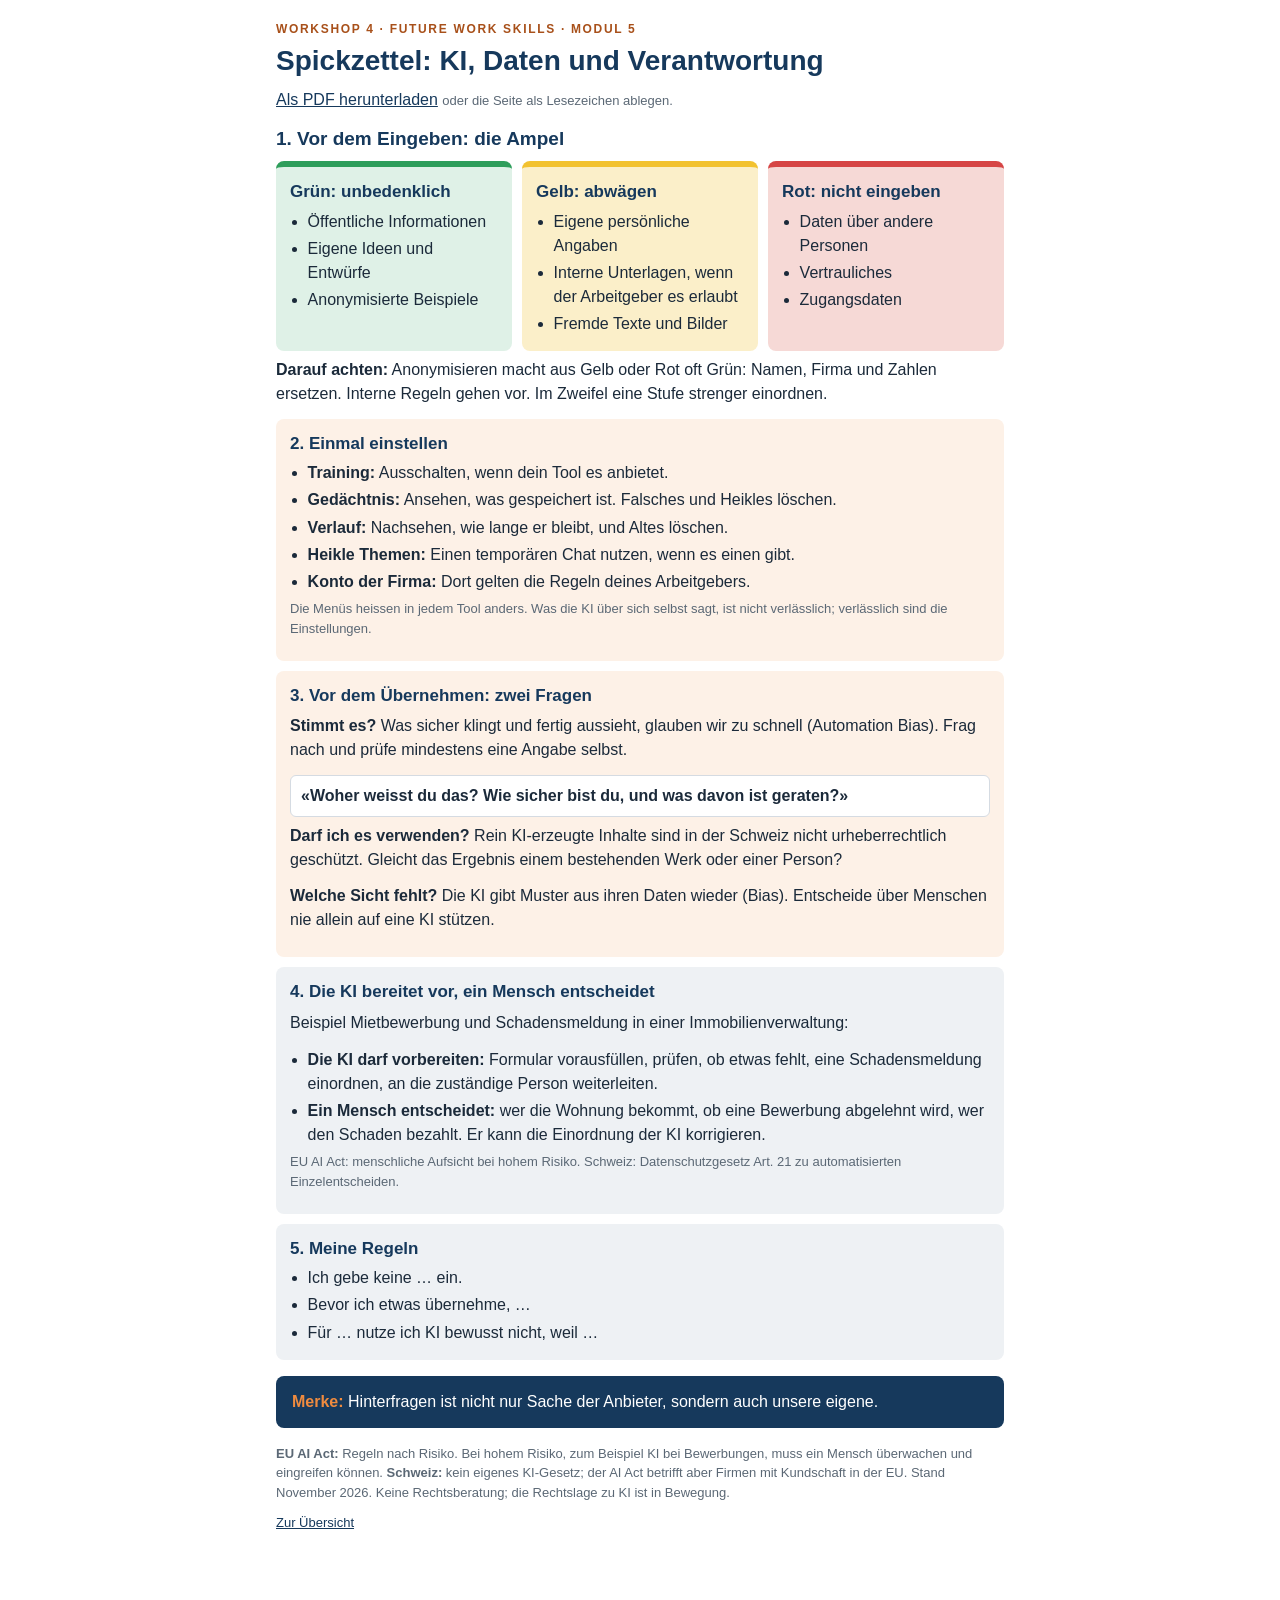
==== commit b3858af4: "Workshop 4: Praxisbeispiel im Spickzettel, PDF zum Herunterladen" ====
--- a/docs/ampel.html
+++ b/docs/ampel.html
@@ -15,14 +15,15 @@
   .ampelreihe .gruen { border-color:#2E9E5B; } .ampelreihe .gelb { border-color:#F2C230; } .ampelreihe .rot { border-color:#D64545; }
   .satz { background:#fff; border:1px solid var(--line); border-radius:6px; padding:8px 10px; margin:.4em 0; font-weight:600; }
   @media (max-width:620px) { .ampelreihe { grid-template-columns:1fr; } }
-  @media print { main { padding:0; max-width:none; } body { font-size:12px; } .nichtdrucken { display:none; } .karte, .balken { break-inside:avoid; } }
+  @page { size:A4; margin:12mm; }
+  @media print { h1 { font-size:20px; } h2, .karte h2 { font-size:13px; } p { margin:.3em 0 .5em; } .karte { padding:8px 10px; margin:7px 0; } .balken { padding:8px 10px; margin:7px 0; } * { -webkit-print-color-adjust:exact; print-color-adjust:exact; } main { padding:0; max-width:none; } body { font-size:10.5px; line-height:1.35; } .klein { font-size:9.5px; } .karte li { margin:.1em 0; } .ampelreihe { gap:7px; } .nichtdrucken { display:none; } .karte, .balken { break-inside:avoid; } }
 </style>
 </head>
 <body>
 <main>
 <div class="kopf">Workshop 4 · Future Work Skills · Modul 5</div>
 <h1>Spickzettel: KI, Daten und Verantwortung</h1>
-<p class="klein nichtdrucken">Zum Speichern: Seite als Lesezeichen ablegen oder einen Screenshot machen.</p>
+<p class="nichtdrucken"><a href="spickzettel-ki-daten-verantwortung.pdf" download>Als PDF herunterladen</a> <span class="klein">oder die Seite als Lesezeichen ablegen.</span></p>
 
 <h2>1. Vor dem Eingeben: die Ampel</h2>
 <div class="ampelreihe">
@@ -53,7 +54,17 @@
 </div>
 
 <div class="karte" style="background:var(--grey)">
-  <h2>4. Meine Regeln</h2>
+  <h2>4. Die KI bereitet vor, ein Mensch entscheidet</h2>
+  <p>Beispiel Mietbewerbung und Schadensmeldung in einer Immobilienverwaltung:</p>
+  <ul>
+    <li><b>Die KI darf vorbereiten:</b> Formular vorausfüllen, prüfen, ob etwas fehlt, eine Schadensmeldung einordnen, an die zuständige Person weiterleiten.</li>
+    <li><b>Ein Mensch entscheidet:</b> wer die Wohnung bekommt, ob eine Bewerbung abgelehnt wird, wer den Schaden bezahlt. Er kann die Einordnung der KI korrigieren.</li>
+  </ul>
+  <p class="klein">EU AI Act: menschliche Aufsicht bei hohem Risiko. Schweiz: Datenschutzgesetz Art. 21 zu automatisierten Einzelentscheiden.</p>
+</div>
+
+<div class="karte" style="background:var(--grey)">
+  <h2>5. Meine Regeln</h2>
   <ul>
     <li>Ich gebe keine … ein.</li>
     <li>Bevor ich etwas übernehme, …</li>
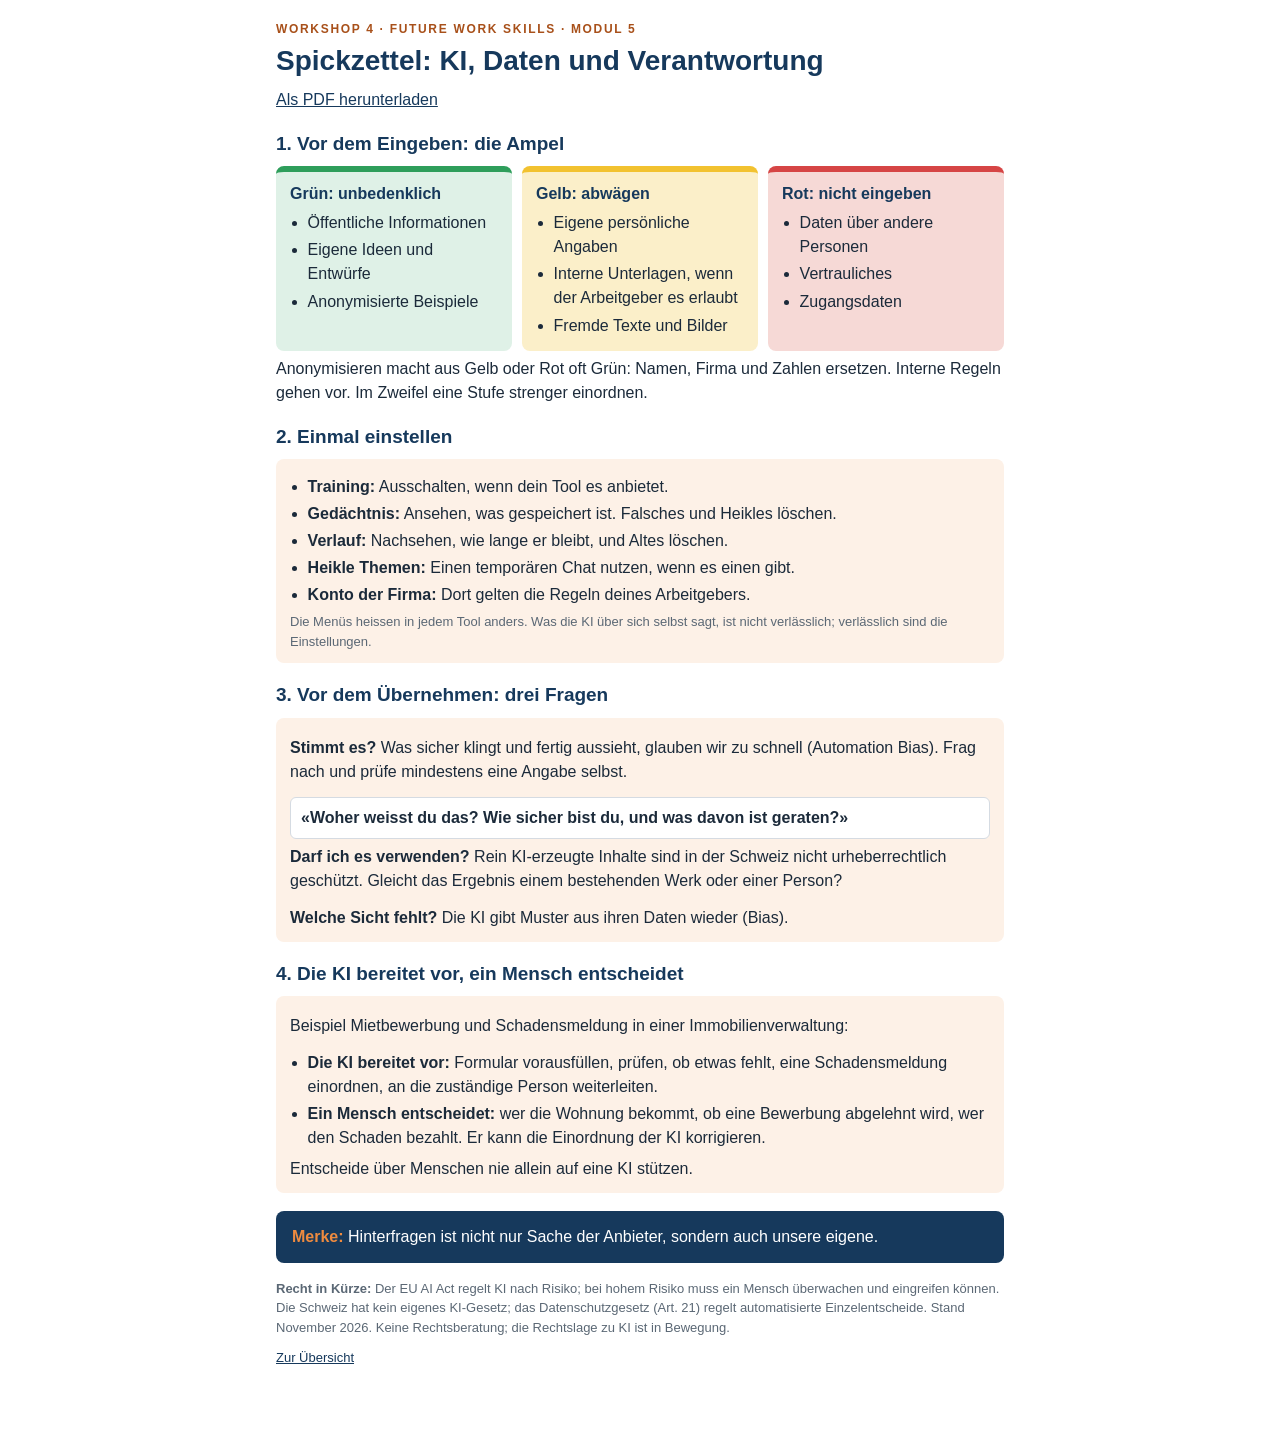
==== commit ecb01d61: "Workshop 4: Spickzettel aufgeräumt, eigene Regeln entfernt" ====
--- a/docs/ampel.html
+++ b/docs/ampel.html
@@ -6,75 +6,87 @@
 <title>Spickzettel: KI, Daten und Verantwortung</title>
 <link rel="stylesheet" href="stil.css">
 <style>
-  .karte { border-radius:8px; padding:12px 14px; margin:10px 0; }
-  .karte h2 { font-size:17px; margin:0 0 .3em; }
-  .karte ul { margin:.2em 0; padding-left:1.1em; }
-  .karte li { margin:.2em 0; }
+  section { margin:18px 0; }
+  .karte { background:var(--peach); border-radius:8px; padding:12px 14px; }
+  .karte ul, .farbe ul { margin:.2em 0; padding-left:1.1em; }
+  .karte li, .farbe li { margin:.2em 0; }
+  .karte p:last-child { margin-bottom:0; }
   .ampelreihe { display:grid; grid-template-columns:repeat(3, 1fr); gap:10px; }
-  .ampelreihe .karte { margin:0; border-top:6px solid; }
-  .ampelreihe .gruen { border-color:#2E9E5B; } .ampelreihe .gelb { border-color:#F2C230; } .ampelreihe .rot { border-color:#D64545; }
+  .farbe { border-radius:8px; border-top:6px solid; padding:10px 14px; }
+  .farbe h3 { font-size:16px; margin:0 0 .3em; color:var(--navy); }
+  .farbe.gruen { border-color:#2E9E5B; } .farbe.gelb { border-color:#F2C230; } .farbe.rot { border-color:#D64545; }
   .satz { background:#fff; border:1px solid var(--line); border-radius:6px; padding:8px 10px; margin:.4em 0; font-weight:600; }
   @media (max-width:620px) { .ampelreihe { grid-template-columns:1fr; } }
+
   @page { size:A4; margin:12mm; }
-  @media print { h1 { font-size:20px; } h2, .karte h2 { font-size:13px; } p { margin:.3em 0 .5em; } .karte { padding:8px 10px; margin:7px 0; } .balken { padding:8px 10px; margin:7px 0; } * { -webkit-print-color-adjust:exact; print-color-adjust:exact; } main { padding:0; max-width:none; } body { font-size:10.5px; line-height:1.35; } .klein { font-size:9.5px; } .karte li { margin:.1em 0; } .ampelreihe { gap:7px; } .nichtdrucken { display:none; } .karte, .balken { break-inside:avoid; } }
+  @media print {
+    * { -webkit-print-color-adjust:exact; print-color-adjust:exact; }
+    body { font-size:11px; line-height:1.4; }
+    main { padding:0; max-width:none; }
+    h1 { font-size:20px; }
+    h2 { font-size:14px; }
+    .farbe h3 { font-size:12px; }
+    .klein { font-size:10px; }
+    section { margin:12px 0; break-inside:avoid; }
+    .nichtdrucken { display:none; }
+  }
 </style>
 </head>
 <body>
 <main>
 <div class="kopf">Workshop 4 · Future Work Skills · Modul 5</div>
 <h1>Spickzettel: KI, Daten und Verantwortung</h1>
-<p class="nichtdrucken"><a href="spickzettel-ki-daten-verantwortung.pdf" download>Als PDF herunterladen</a> <span class="klein">oder die Seite als Lesezeichen ablegen.</span></p>
+<p class="nichtdrucken"><a href="spickzettel-ki-daten-verantwortung.pdf" download>Als PDF herunterladen</a></p>
 
-<h2>1. Vor dem Eingeben: die Ampel</h2>
-<div class="ampelreihe">
-  <div class="karte gruen"><h2>Grün: unbedenklich</h2><ul><li>Öffentliche Informationen</li><li>Eigene Ideen und Entwürfe</li><li>Anonymisierte Beispiele</li></ul></div>
-  <div class="karte gelb"><h2>Gelb: abwägen</h2><ul><li>Eigene persönliche Angaben</li><li>Interne Unterlagen, wenn der Arbeitgeber es erlaubt</li><li>Fremde Texte und Bilder</li></ul></div>
-  <div class="karte rot"><h2>Rot: nicht eingeben</h2><ul><li>Daten über andere Personen</li><li>Vertrauliches</li><li>Zugangsdaten</li></ul></div>
-</div>
-<p><b>Darauf achten:</b> Anonymisieren macht aus Gelb oder Rot oft Grün: Namen, Firma und Zahlen ersetzen. Interne Regeln gehen vor. Im Zweifel eine Stufe strenger einordnen.</p>
+<section>
+  <h2>1. Vor dem Eingeben: die Ampel</h2>
+  <div class="ampelreihe">
+    <div class="farbe gruen"><h3>Grün: unbedenklich</h3><ul><li>Öffentliche Informationen</li><li>Eigene Ideen und Entwürfe</li><li>Anonymisierte Beispiele</li></ul></div>
+    <div class="farbe gelb"><h3>Gelb: abwägen</h3><ul><li>Eigene persönliche Angaben</li><li>Interne Unterlagen, wenn der Arbeitgeber es erlaubt</li><li>Fremde Texte und Bilder</li></ul></div>
+    <div class="farbe rot"><h3>Rot: nicht eingeben</h3><ul><li>Daten über andere Personen</li><li>Vertrauliches</li><li>Zugangsdaten</li></ul></div>
+  </div>
+  <p>Anonymisieren macht aus Gelb oder Rot oft Grün: Namen, Firma und Zahlen ersetzen. Interne Regeln gehen vor. Im Zweifel eine Stufe strenger einordnen.</p>
+</section>
 
-<div class="karte" style="background:var(--peach)">
+<section>
   <h2>2. Einmal einstellen</h2>
-  <ul>
-    <li><b>Training:</b> Ausschalten, wenn dein Tool es anbietet.</li>
-    <li><b>Gedächtnis:</b> Ansehen, was gespeichert ist. Falsches und Heikles löschen.</li>
-    <li><b>Verlauf:</b> Nachsehen, wie lange er bleibt, und Altes löschen.</li>
-    <li><b>Heikle Themen:</b> Einen temporären Chat nutzen, wenn es einen gibt.</li>
-    <li><b>Konto der Firma:</b> Dort gelten die Regeln deines Arbeitgebers.</li>
-  </ul>
-  <p class="klein">Die Menüs heissen in jedem Tool anders. Was die KI über sich selbst sagt, ist nicht verlässlich; verlässlich sind die Einstellungen.</p>
-</div>
+  <div class="karte">
+    <ul>
+      <li><b>Training:</b> Ausschalten, wenn dein Tool es anbietet.</li>
+      <li><b>Gedächtnis:</b> Ansehen, was gespeichert ist. Falsches und Heikles löschen.</li>
+      <li><b>Verlauf:</b> Nachsehen, wie lange er bleibt, und Altes löschen.</li>
+      <li><b>Heikle Themen:</b> Einen temporären Chat nutzen, wenn es einen gibt.</li>
+      <li><b>Konto der Firma:</b> Dort gelten die Regeln deines Arbeitgebers.</li>
+    </ul>
+    <p class="klein">Die Menüs heissen in jedem Tool anders. Was die KI über sich selbst sagt, ist nicht verlässlich; verlässlich sind die Einstellungen.</p>
+  </div>
+</section>
 
-<div class="karte" style="background:var(--peach)">
-  <h2>3. Vor dem Übernehmen: zwei Fragen</h2>
-  <p><b>Stimmt es?</b> Was sicher klingt und fertig aussieht, glauben wir zu schnell (Automation Bias). Frag nach und prüfe mindestens eine Angabe selbst.</p>
-  <div class="satz">«Woher weisst du das? Wie sicher bist du, und was davon ist geraten?»</div>
-  <p><b>Darf ich es verwenden?</b> Rein KI-erzeugte Inhalte sind in der Schweiz nicht urheberrechtlich geschützt. Gleicht das Ergebnis einem bestehenden Werk oder einer Person?</p>
-  <p><b>Welche Sicht fehlt?</b> Die KI gibt Muster aus ihren Daten wieder (Bias). Entscheide über Menschen nie allein auf eine KI stützen.</p>
-</div>
+<section>
+  <h2>3. Vor dem Übernehmen: drei Fragen</h2>
+  <div class="karte">
+    <p><b>Stimmt es?</b> Was sicher klingt und fertig aussieht, glauben wir zu schnell (Automation Bias). Frag nach und prüfe mindestens eine Angabe selbst.</p>
+    <div class="satz">«Woher weisst du das? Wie sicher bist du, und was davon ist geraten?»</div>
+    <p><b>Darf ich es verwenden?</b> Rein KI-erzeugte Inhalte sind in der Schweiz nicht urheberrechtlich geschützt. Gleicht das Ergebnis einem bestehenden Werk oder einer Person?</p>
+    <p><b>Welche Sicht fehlt?</b> Die KI gibt Muster aus ihren Daten wieder (Bias).</p>
+  </div>
+</section>
 
-<div class="karte" style="background:var(--grey)">
+<section>
   <h2>4. Die KI bereitet vor, ein Mensch entscheidet</h2>
-  <p>Beispiel Mietbewerbung und Schadensmeldung in einer Immobilienverwaltung:</p>
-  <ul>
-    <li><b>Die KI darf vorbereiten:</b> Formular vorausfüllen, prüfen, ob etwas fehlt, eine Schadensmeldung einordnen, an die zuständige Person weiterleiten.</li>
-    <li><b>Ein Mensch entscheidet:</b> wer die Wohnung bekommt, ob eine Bewerbung abgelehnt wird, wer den Schaden bezahlt. Er kann die Einordnung der KI korrigieren.</li>
-  </ul>
-  <p class="klein">EU AI Act: menschliche Aufsicht bei hohem Risiko. Schweiz: Datenschutzgesetz Art. 21 zu automatisierten Einzelentscheiden.</p>
-</div>
-
-<div class="karte" style="background:var(--grey)">
-  <h2>5. Meine Regeln</h2>
-  <ul>
-    <li>Ich gebe keine … ein.</li>
-    <li>Bevor ich etwas übernehme, …</li>
-    <li>Für … nutze ich KI bewusst nicht, weil …</li>
-  </ul>
-</div>
+  <div class="karte">
+    <p>Beispiel Mietbewerbung und Schadensmeldung in einer Immobilienverwaltung:</p>
+    <ul>
+      <li><b>Die KI bereitet vor:</b> Formular vorausfüllen, prüfen, ob etwas fehlt, eine Schadensmeldung einordnen, an die zuständige Person weiterleiten.</li>
+      <li><b>Ein Mensch entscheidet:</b> wer die Wohnung bekommt, ob eine Bewerbung abgelehnt wird, wer den Schaden bezahlt. Er kann die Einordnung der KI korrigieren.</li>
+    </ul>
+    <p>Entscheide über Menschen nie allein auf eine KI stützen.</p>
+  </div>
+</section>
 
 <div class="balken"><b>Merke:</b> Hinterfragen ist nicht nur Sache der Anbieter, sondern auch unsere eigene.</div>
 
-<p class="klein"><b>EU AI Act:</b> Regeln nach Risiko. Bei hohem Risiko, zum Beispiel KI bei Bewerbungen, muss ein Mensch überwachen und eingreifen können. <b>Schweiz:</b> kein eigenes KI-Gesetz; der AI Act betrifft aber Firmen mit Kundschaft in der EU. Stand November 2026. Keine Rechtsberatung; die Rechtslage zu KI ist in Bewegung.</p>
+<p class="klein"><b>Recht in Kürze:</b> Der EU AI Act regelt KI nach Risiko; bei hohem Risiko muss ein Mensch überwachen und eingreifen können. Die Schweiz hat kein eigenes KI-Gesetz; das Datenschutzgesetz (Art. 21) regelt automatisierte Einzelentscheide. Stand November 2026. Keine Rechtsberatung; die Rechtslage zu KI ist in Bewegung.</p>
 
 <p class="klein nichtdrucken"><a href="index.html">Zur Übersicht</a></p>
 </main>
--- a/docs/stil.css
+++ b/docs/stil.css
@@ -23,13 +23,7 @@
 .balken { background:var(--navy); color:#fff; border-radius:8px; padding:14px 16px; margin:16px 0; }
 .balken b { color:var(--orange); }
 .ok { color:var(--ok); font-weight:600; font-size:14px; min-height:1.4em; }
-ul.pruef { list-style:none; padding:0; margin:.4em 0; }
-ul.pruef li { margin:.35em 0; }
 .klein { font-size:13px; color:var(--muted); }
 a { color:var(--navy); }
-.ampel button { padding:6px 10px; font-size:14px; }
 .gruen { background:#dff1e7; } .gelb { background:#fbefc9; } .rot { background:#f6d9d6; }
-.eintrag { border-radius:6px; padding:8px 10px; margin:.4em 0; display:flex; justify-content:space-between; gap:8px; align-items:center; flex-wrap:wrap; background:#fff; border:1px solid var(--line); }
-.eintrag.gruen { background:#dff1e7; } .eintrag.gelb { background:#fbefc9; } .eintrag.rot { background:#f6d9d6; }
-.eintrag span { flex:1 1 180px; }
-@media (max-width:520px) { h1 { font-size:23px; } button { width:100%; } .ampel button, .eintrag button { width:auto; flex:1 1 auto; } .eintrag span { flex:1 1 100%; } }
+@media (max-width:520px) { h1 { font-size:23px; } button { width:100%; } }
